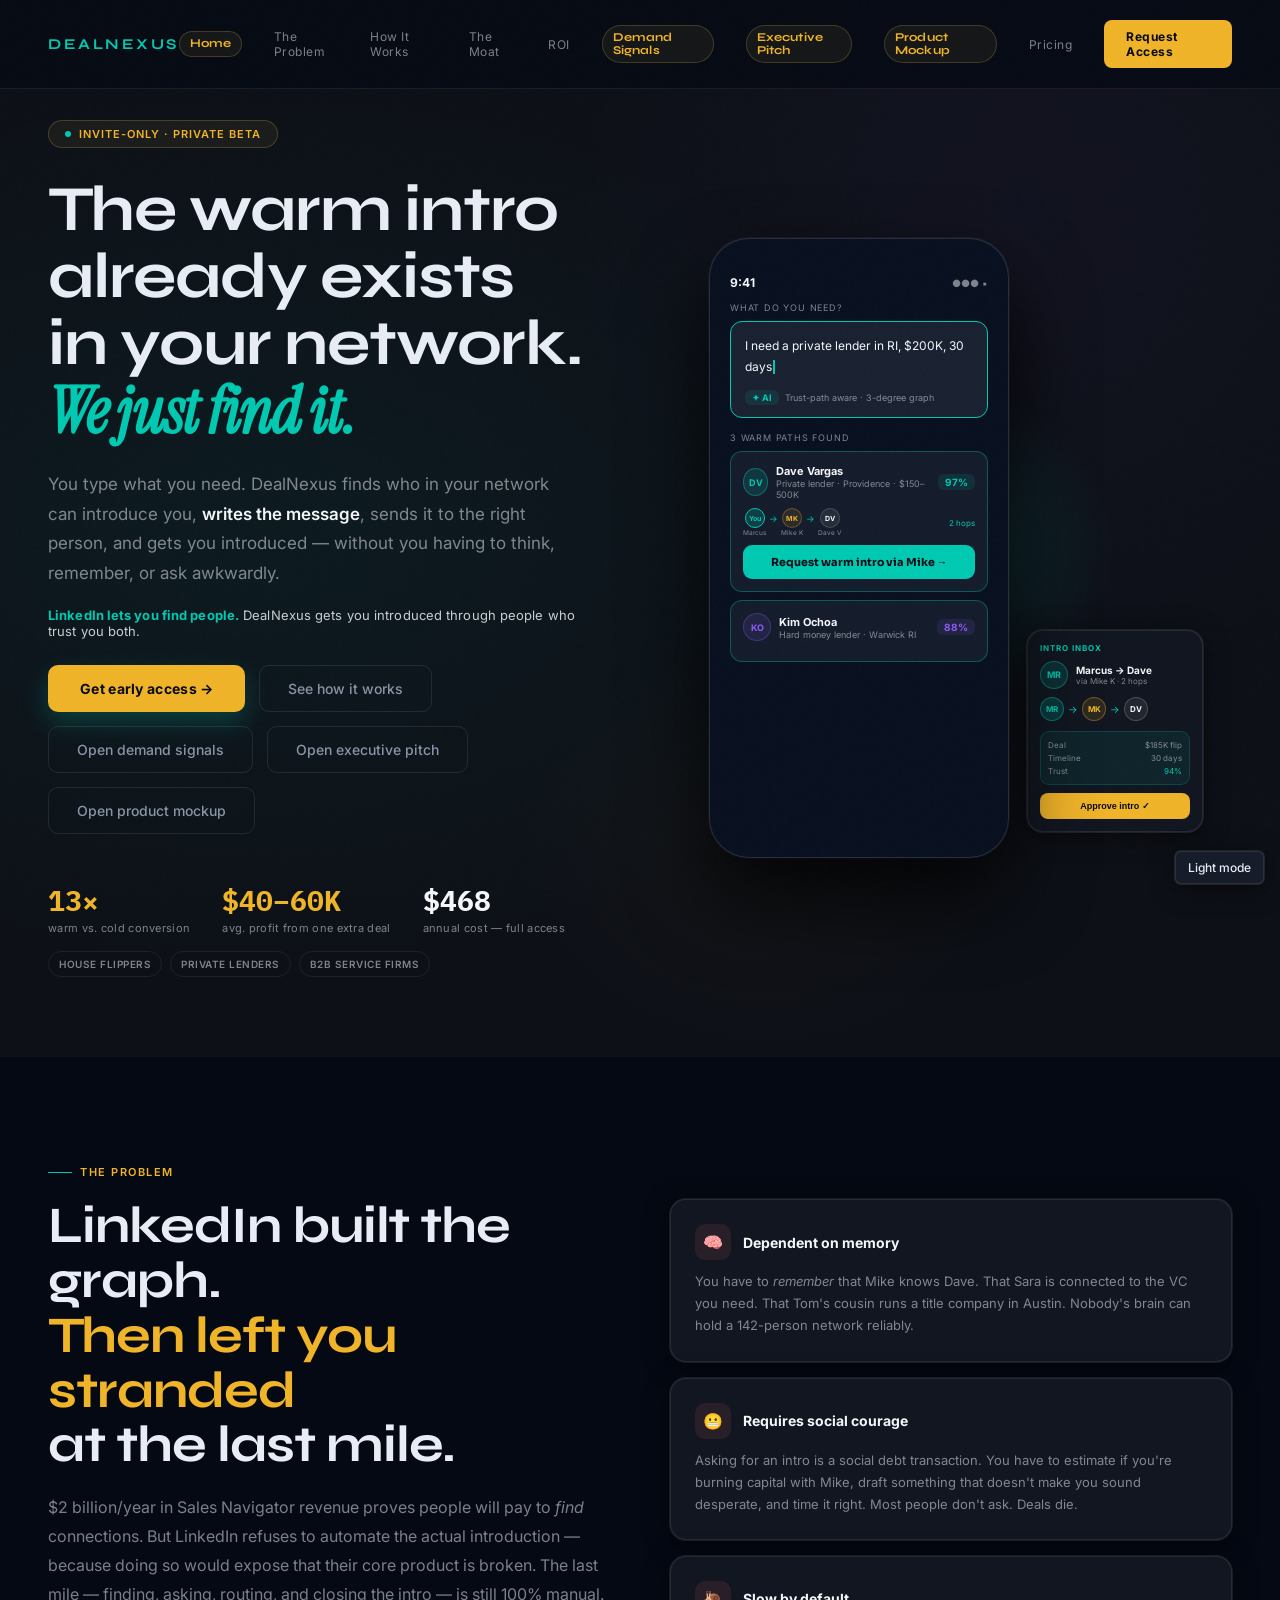
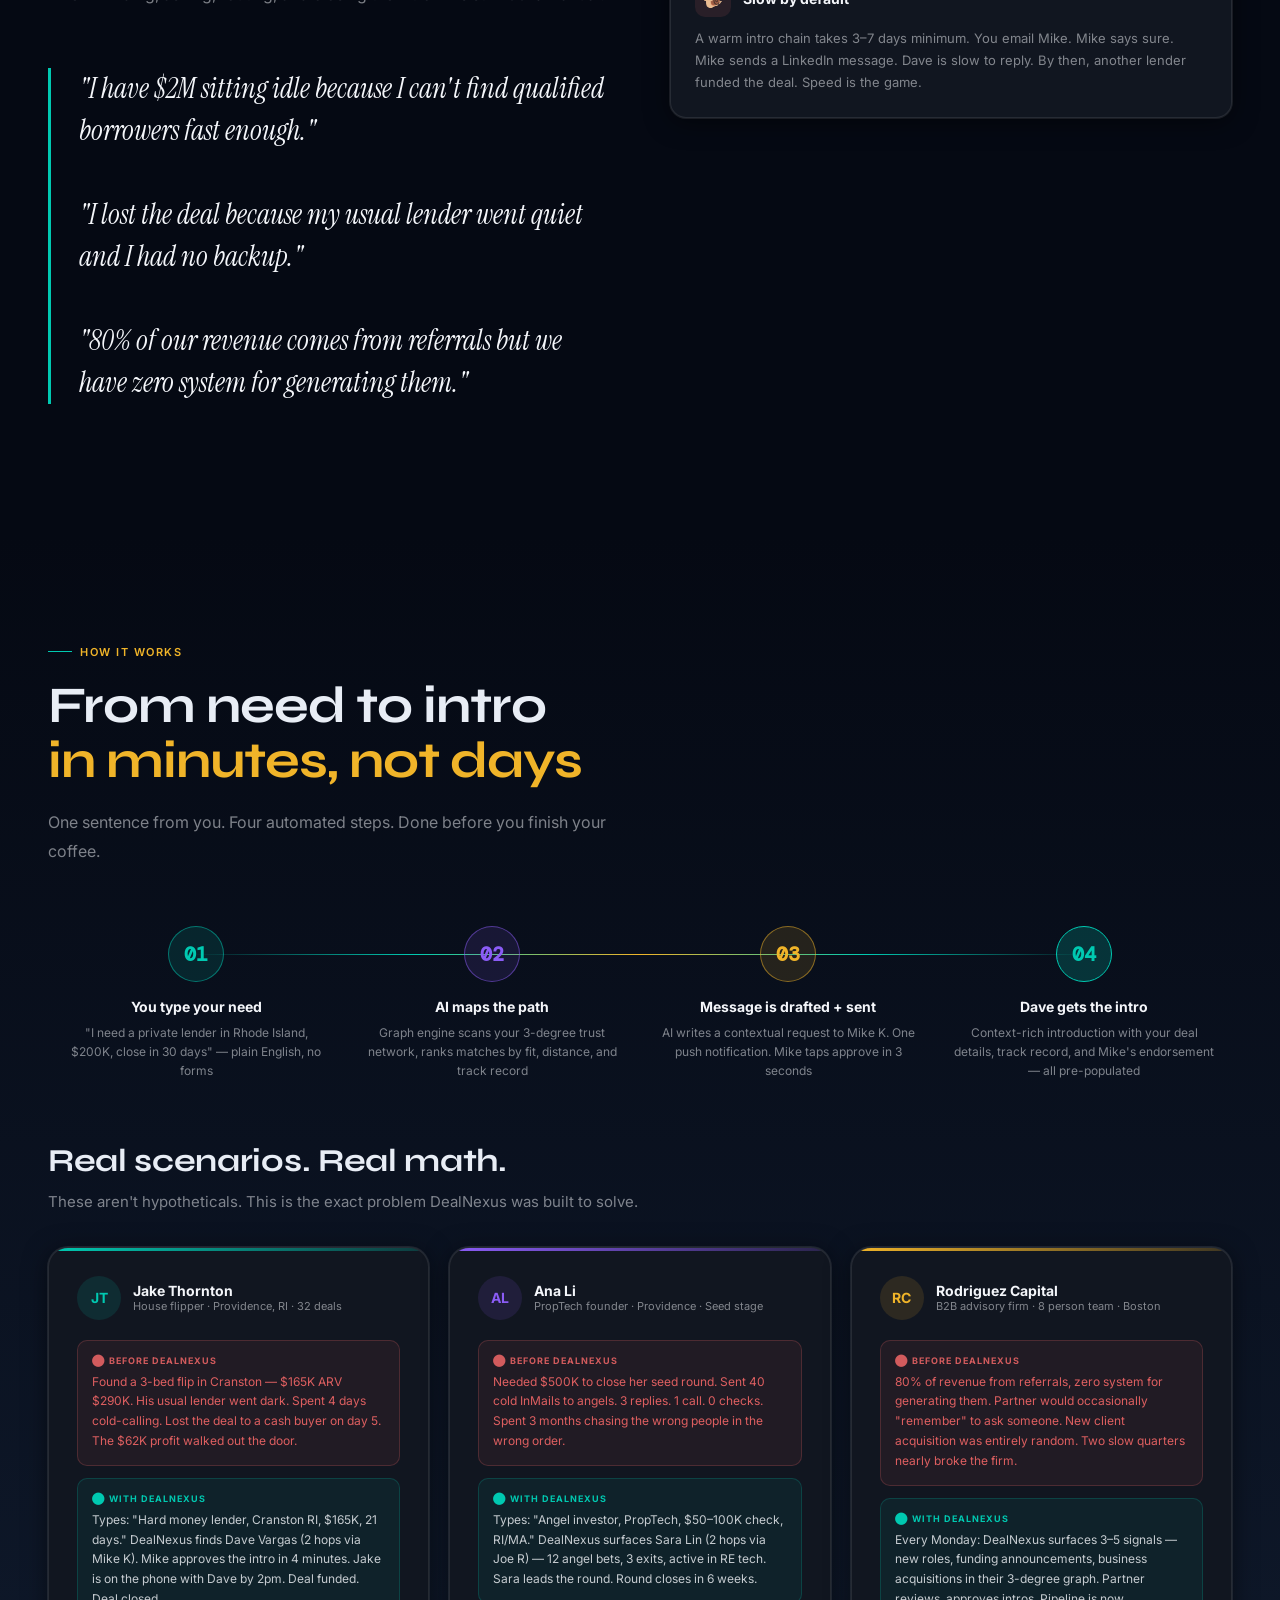
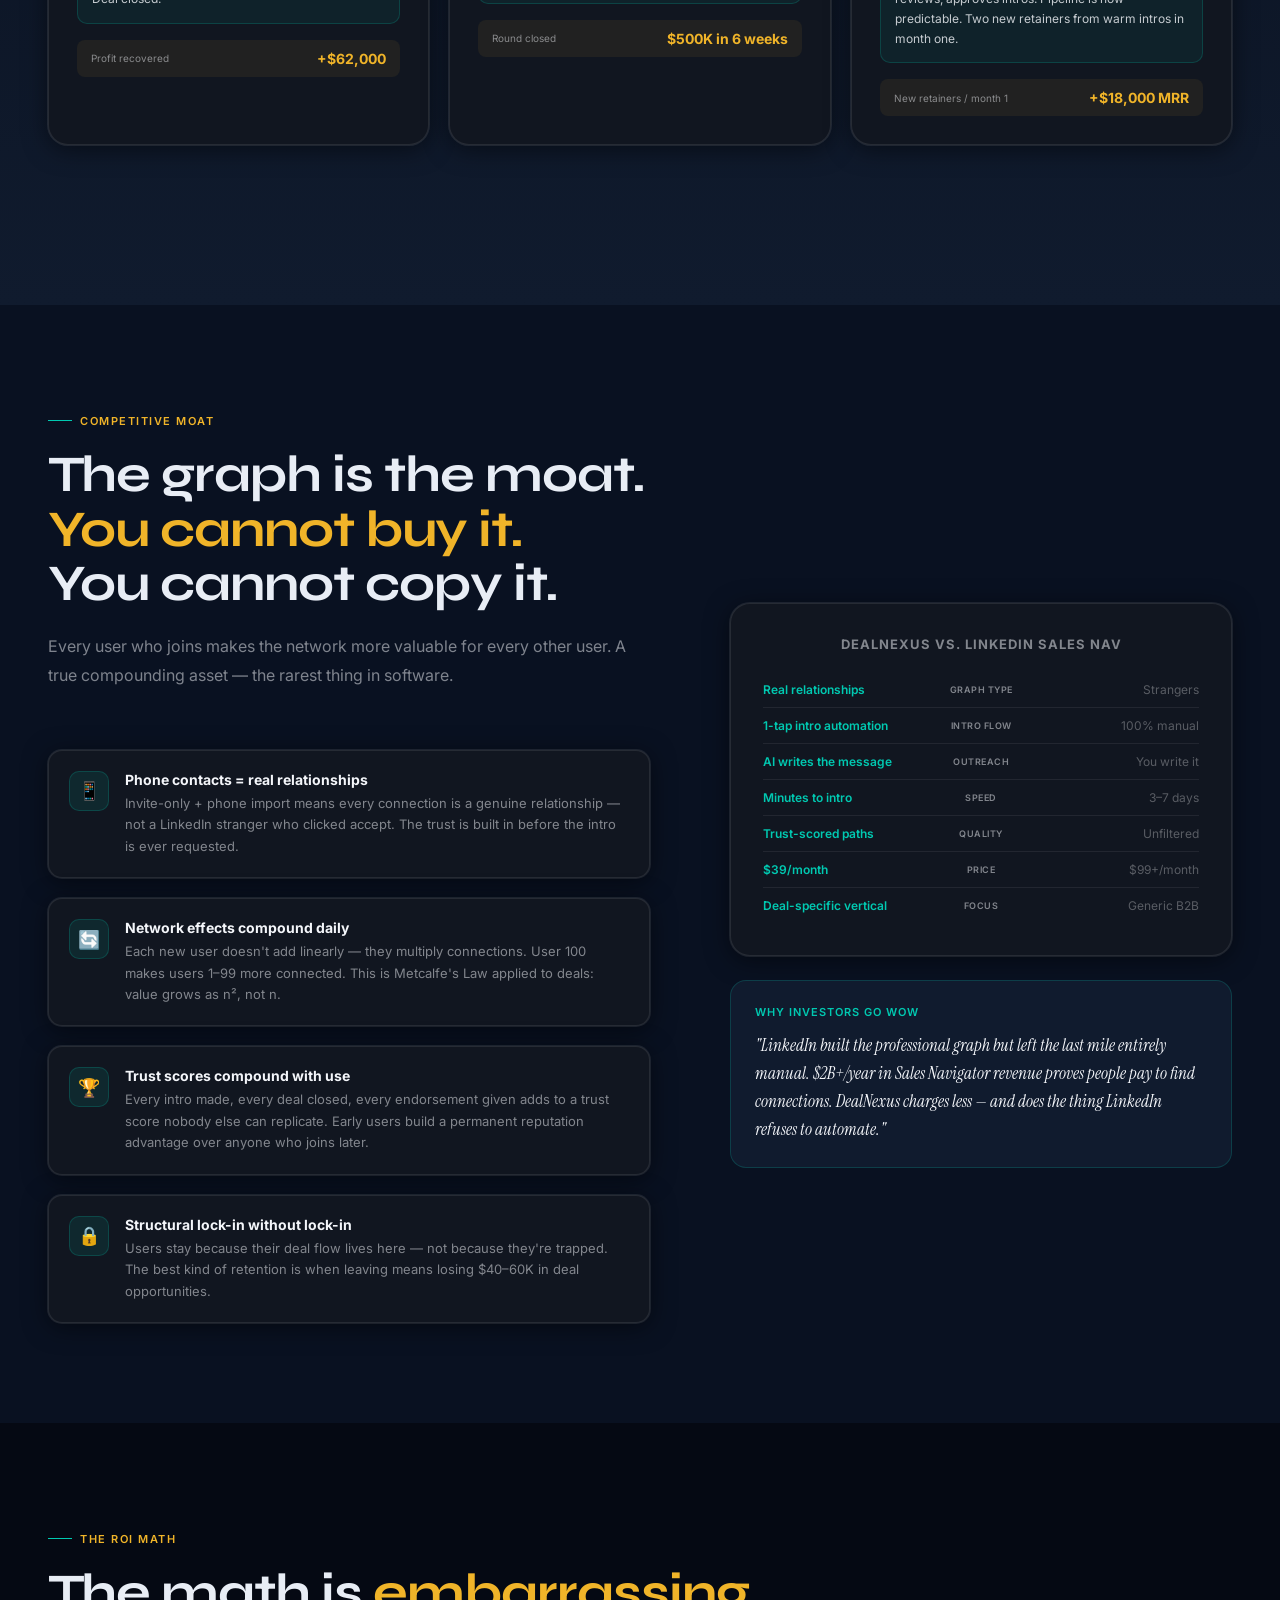
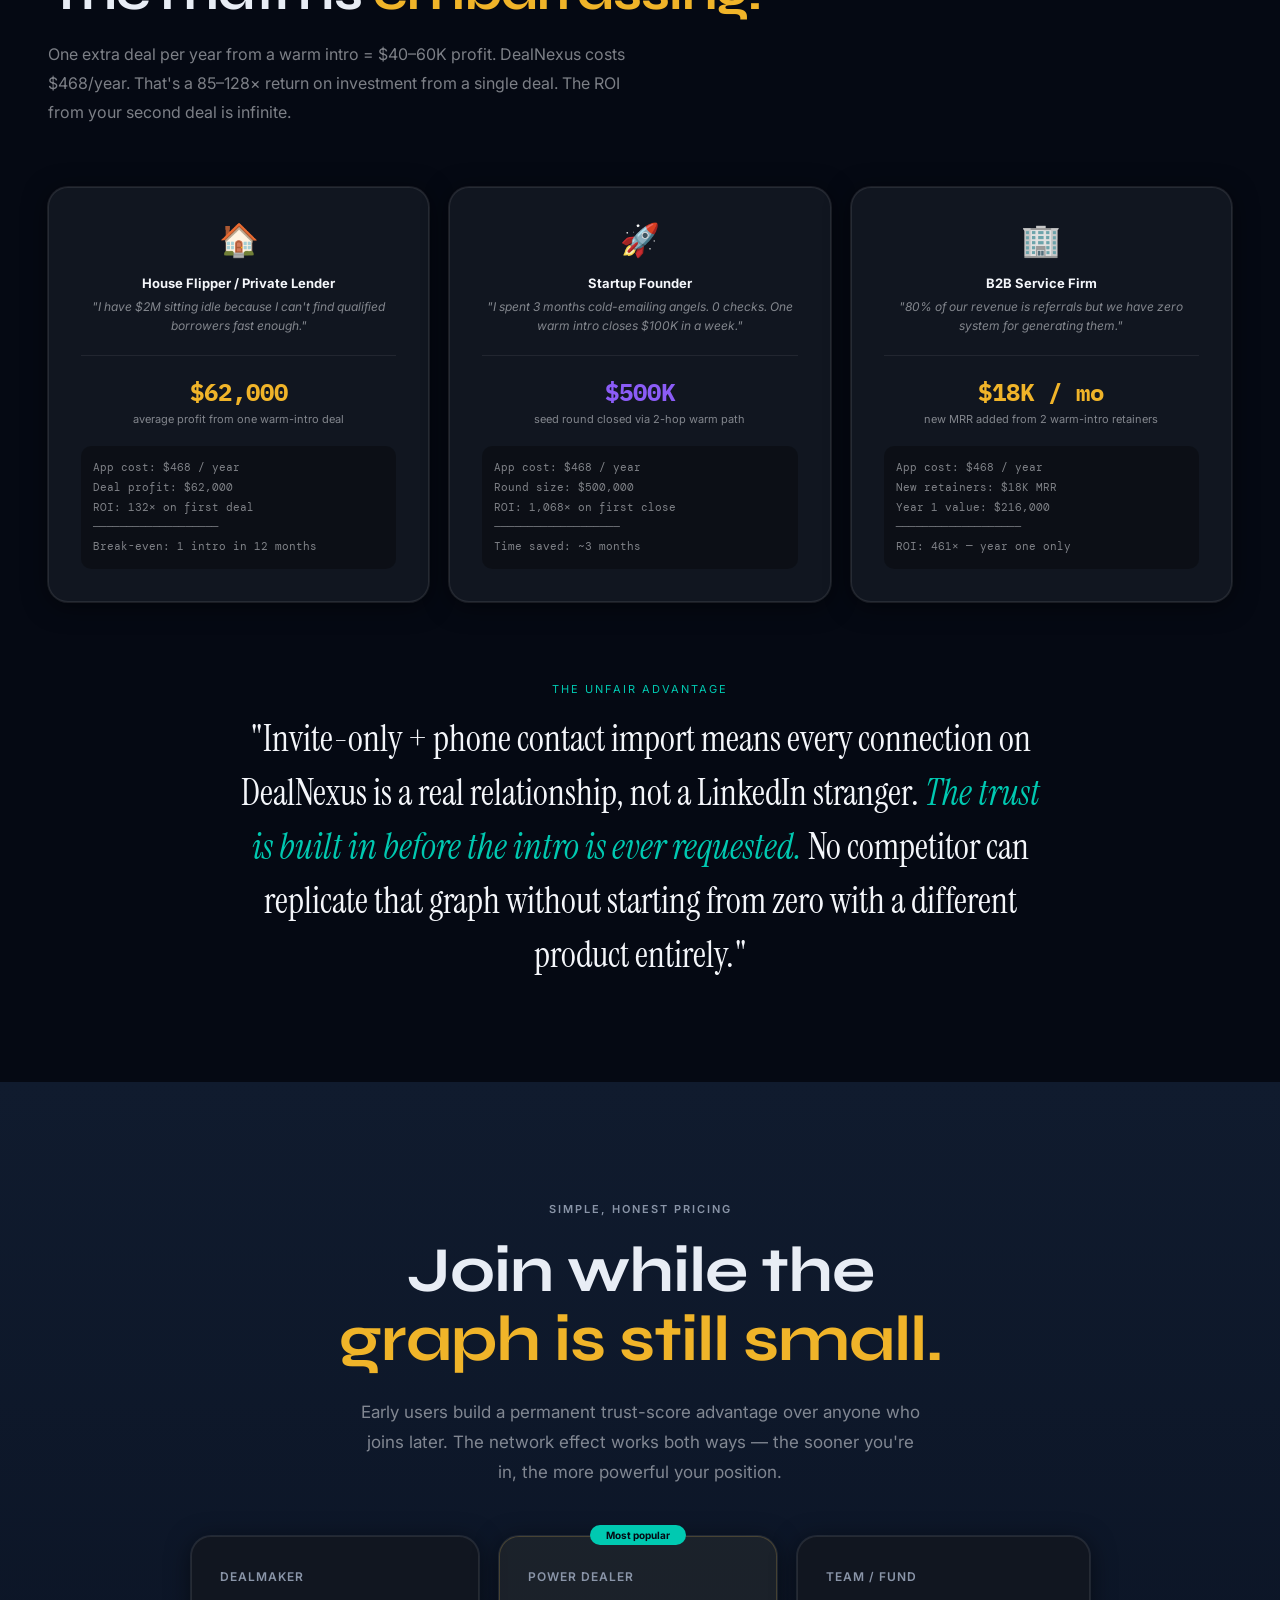
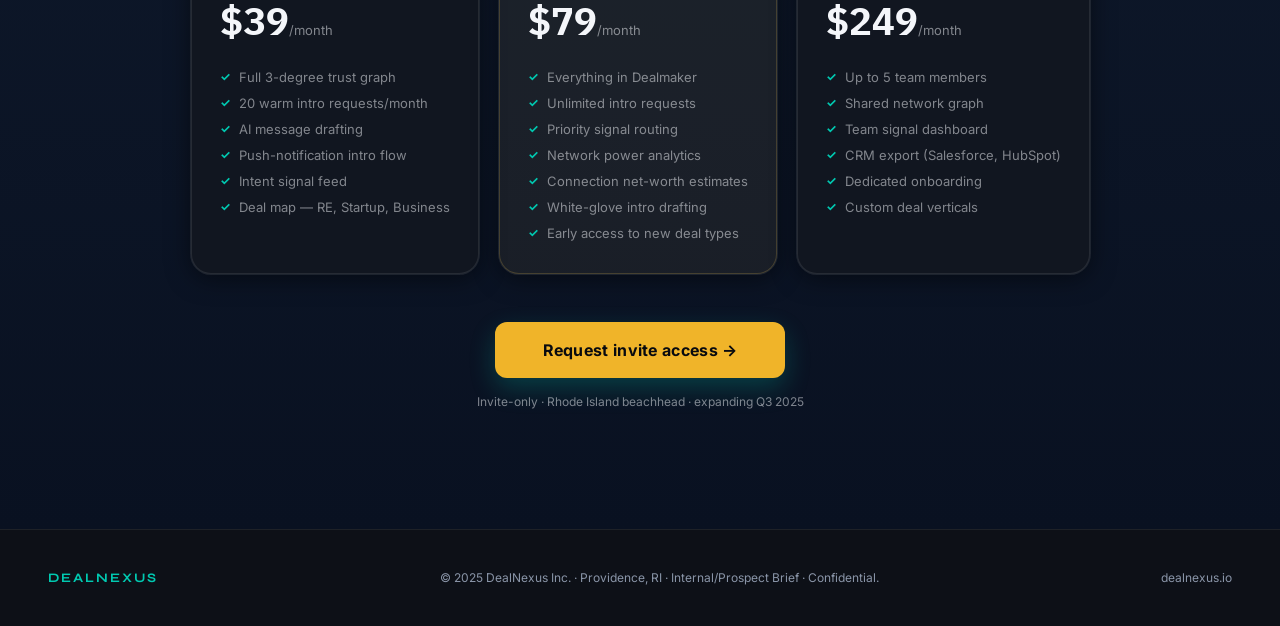
==== production/index.html @ cf281ab1 "Clean push" ====
<!DOCTYPE html>
<html lang="en">
<head>
<meta charset="UTF-8">
<meta name="viewport" content="width=device-width, initial-scale=1.0">
<meta name="robots" content="noindex, nofollow, noarchive, nosnippet, noimageindex">
<meta name="googlebot" content="noindex, nofollow, noarchive, nosnippet, noimageindex">
<title>DealNexus — The Warm Intro Operating System</title>
<link rel="preconnect" href="https://fonts.googleapis.com">
<link href="https://fonts.googleapis.com/css2?family=Instrument+Serif:ital@0;1&family=Sora:wght@300;400;500;600;700;800&family=DM+Mono:wght@400;500&display=swap" rel="stylesheet">
<link rel="stylesheet" href="assets/aurum-design-system.css">
<style>
*{margin:0;padding:0;box-sizing:border-box;}
:root{
  --navy:#050913;
  --navy2:#091121;
  --navy3:#101b2e;
  --navy4:#1a2a42;
  --teal:#00C9B1;
  --teal2:#00a896;
  --gold:#F0B429;
  --purple:#8B5CF6;
  --coral:#FF6B6B;
  --white:#F4F6FA;
  --muted:rgba(244,246,250,0.5);
  --muted2:rgba(244,246,250,0.25);
  --border:rgba(255,255,255,0.07);
  --serif:'Instrument Serif',serif;
  --sans:'Sora',sans-serif;
  --mono:'DM Mono',monospace;
}
html{scroll-behavior:smooth;}
body{background:var(--navy);color:var(--white);font-family:var(--sans);overflow-x:hidden;}

/* ─── UTILITIES ─── */
.teal{color:var(--teal);}
.gold{color:var(--gold);}
.purple{color:var(--purple);}
.muted{color:var(--muted);}
.mono{font-family:var(--mono);}
.serif{font-family:var(--serif);}

/* ─── GRAIN OVERLAY ─── */
body::before{
  content:'';position:fixed;inset:0;
  background-image:url("data:image/svg+xml,%3Csvg viewBox='0 0 256 256' xmlns='http://www.w3.org/2000/svg'%3E%3Cfilter id='n'%3E%3CfeTurbulence type='fractalNoise' baseFrequency='0.9' numOctaves='4' stitchTiles='stitch'/%3E%3C/filter%3E%3Crect width='100%25' height='100%25' filter='url(%23n)' opacity='0.04'/%3E%3C/svg%3E");
  pointer-events:none;z-index:1000;opacity:0.35;
}

/* ─── NAV ─── */
nav{
  position:fixed;top:0;left:0;right:0;z-index:900;
  display:flex;align-items:center;justify-content:space-between;
  padding:20px 48px;
  background:rgba(6,11,20,0.85);
  backdrop-filter:blur(20px);
  border-bottom:1px solid var(--border);
}
.nav-logo{font-family:var(--sans);font-size:15px;font-weight:700;letter-spacing:2.5px;text-transform:uppercase;color:var(--teal);}
.nav-links{display:flex;gap:32px;align-items:center;}
.nav-links a{font-size:12px;color:var(--muted);text-decoration:none;letter-spacing:0.5px;transition:color 0.2s;}
.nav-links a:hover{color:var(--white);}
.nav-links a.nav-feature{
  color:var(--gold);
  background:rgba(255,255,255,0.02);
  border:1px solid rgba(201,168,76,0.35);
  border-radius:999px;
  padding:5px 10px;
  font-weight:700;
  font-family:'Syne',sans-serif;
  font-size:12px;
  letter-spacing:0.01em;
  line-height:1.1;
}
.nav-links a.nav-feature:hover{
  color:var(--gold-bright);
  border-color:rgba(201,168,76,0.6);
  background:rgba(201,168,76,0.1);
}
.nav-cta{background:var(--teal);color:var(--navy);padding:9px 22px;border-radius:8px;font-size:12px;font-weight:700;text-decoration:none;letter-spacing:0.5px;transition:all 0.2s;}
.nav-cta:hover{background:#00e5c9;transform:translateY(-1px);}

/* ─── HERO ─── */
.hero{
  min-height:100vh;display:flex;align-items:center;
  padding:120px 48px 80px;
  position:relative;overflow:hidden;
}
.hero-bg{
  position:absolute;inset:0;
  background:radial-gradient(ellipse 80% 60% at 20% 50%, rgba(0,201,177,0.06) 0%, transparent 70%),
             radial-gradient(ellipse 60% 80% at 80% 20%, rgba(139,92,246,0.04) 0%, transparent 60%),
             radial-gradient(ellipse 40% 40% at 60% 80%, rgba(240,180,41,0.03) 0%, transparent 50%);
  animation:hero-drift 14s ease-in-out infinite alternate;
}
@keyframes hero-drift{
  from{transform:translate3d(0,0,0) scale(1);}
  to{transform:translate3d(-18px,10px,0) scale(1.04);}
}
.hero-grid{
  display:grid;grid-template-columns:1fr 1fr;gap:80px;align-items:center;
  max-width:1280px;margin:0 auto;width:100%;position:relative;z-index:2;
}
.hero-label{
  display:inline-flex;align-items:center;gap:8px;
  background:rgba(0,201,177,0.08);border:1px solid rgba(0,201,177,0.25);
  border-radius:20px;padding:6px 16px;margin-bottom:28px;
  font-size:11px;font-weight:600;color:var(--teal);letter-spacing:1px;text-transform:uppercase;
}
.hero-label-dot{width:6px;height:6px;border-radius:50%;background:var(--teal);animation:pulse-dot 2s infinite;}
@keyframes pulse-dot{0%,100%{opacity:1;transform:scale(1)}50%{opacity:0.5;transform:scale(0.7)}}

.hero-h1{
  font-family:var(--sans);font-size:clamp(42px,5vw,68px);
  font-weight:700;line-height:1.05;letter-spacing:-1.2px;margin-bottom:24px;
}
.hero-h1 em{color:var(--teal);font-style:italic;font-family:var(--serif);}
.hero-sub{
  font-size:17px;color:var(--muted);line-height:1.75;
  max-width:520px;margin-bottom:40px;
}
.hero-sub strong{color:var(--white);font-weight:600;}
.hero-one-line{
  margin-top:-22px;margin-bottom:26px;
  font-size:13px;color:rgba(244,246,250,0.82);letter-spacing:0.1px;
}
.hero-one-line b{color:var(--teal);}
.hero-actions{display:flex;gap:14px;align-items:center;flex-wrap:wrap;margin-bottom:48px;}
.btn-primary{
  background:var(--teal);color:var(--navy);
  padding:15px 32px;border-radius:10px;
  font-size:14px;font-weight:700;text-decoration:none;letter-spacing:0.3px;
  transition:all 0.25s;display:inline-block;
  box-shadow:0 10px 26px rgba(0,201,177,0.24);
}
.btn-primary:hover{background:#00e5c9;transform:translateY(-2px);box-shadow:0 14px 30px rgba(0,201,177,0.34);}
.btn-ghost{
  border:1px solid rgba(255,255,255,0.2);color:var(--white);
  padding:14px 28px;border-radius:10px;
  font-size:14px;font-weight:500;text-decoration:none;
  transition:all 0.25s;display:inline-block;
}
.btn-ghost:hover{border-color:rgba(255,255,255,0.5);background:rgba(255,255,255,0.04);}

.hero-stats{display:flex;gap:32px;flex-wrap:wrap;}
.hero-stat .num{font-size:28px;font-weight:700;color:var(--white);font-family:var(--mono);}
.hero-stat .lbl{font-size:11px;color:var(--muted);margin-top:2px;letter-spacing:0.3px;}
.hero-fit{
  margin-top:16px;display:flex;gap:8px;flex-wrap:wrap;
}
.hero-fit-pill{
  padding:6px 10px;border-radius:999px;border:1px solid var(--border);
  font-size:10px;font-weight:600;letter-spacing:0.5px;text-transform:uppercase;
  color:var(--muted);
}

/* Phone mockup */
.phone-wrap{display:flex;justify-content:center;align-items:center;position:relative;}
.hero-device-stack{position:relative;display:flex;align-items:center;justify-content:center;gap:18px;}
.phone-glow{
  position:absolute;width:320px;height:320px;border-radius:50%;
  background:radial-gradient(circle, rgba(0,201,177,0.15) 0%, transparent 70%);
  top:50%;left:50%;transform:translate(-50%,-50%);
  animation:glow-pulse 4s ease-in-out infinite;
}
@keyframes glow-pulse{0%,100%{opacity:0.6;transform:translate(-50%,-50%) scale(1)}50%{opacity:1;transform:translate(-50%,-50%) scale(1.1)}}
.phone{
  width:300px;height:620px;background:var(--navy2);border-radius:40px;
  border:1.5px solid rgba(255,255,255,0.12);overflow:hidden;
  position:relative;z-index:2;
  box-shadow:0 40px 80px rgba(0,0,0,0.8),0 0 0 1px rgba(255,255,255,0.05);
  animation:device-float 5s ease-in-out infinite;
}
@keyframes device-float{0%,100%{transform:translateY(0)}50%{transform:translateY(-6px)}}
.phone-notch{
  position:absolute;top:0;left:50%;transform:translateX(-50%);
  width:90px;height:26px;background:var(--navy2);
  border-radius:0 0 12px 12px;z-index:10;
}
.phone-screen{padding:36px 20px 16px;height:100%;overflow:hidden;}

/* Phone screen content */
.p-status{display:flex;justify-content:space-between;align-items:center;margin-bottom:12px;}
.p-time{font-size:12px;font-weight:700;color:var(--white);}
.p-search{
  background:rgba(255,255,255,0.07);border:1px solid var(--teal);
  border-radius:12px;padding:12px 14px;margin-bottom:14px;
}
.p-search-text{font-size:12px;color:var(--white);line-height:1.5;}
.cursor{display:inline-block;width:2px;height:13px;background:var(--teal);margin-left:1px;animation:blink 1s infinite;vertical-align:middle;}
@keyframes blink{0%,100%{opacity:1}50%{opacity:0}}
.p-ai-badge{
  display:inline-flex;align-items:center;gap:4px;margin-top:6px;
  background:rgba(0,201,177,0.1);border-radius:6px;padding:2px 7px;
  font-size:9px;color:var(--teal);font-weight:700;
}
.p-result{
  background:rgba(255,255,255,0.05);border:1px solid rgba(0,201,177,0.35);
  border-radius:12px;padding:12px;margin-bottom:8px;
  animation:slideUp 0.4s ease both;
}
.p-result:nth-child(2){animation-delay:0.1s;border-color:rgba(255,255,255,0.07);}
.p-result:nth-child(3){animation-delay:0.2s;border-color:rgba(255,255,255,0.07);}
@keyframes slideUp{from{opacity:0;transform:translateY(10px)}to{opacity:1;transform:translateY(0)}}
.p-result-top{display:flex;align-items:center;gap:8px;margin-bottom:8px;}
.p-av{width:28px;height:28px;border-radius:50%;display:flex;align-items:center;justify-content:center;font-size:9px;font-weight:700;}
.p-rname{font-size:11px;font-weight:700;color:var(--white);}
.p-rsub{font-size:9px;color:var(--muted);}
.p-match{margin-left:auto;font-size:10px;font-weight:700;color:var(--teal);background:rgba(0,201,177,0.1);padding:2px 7px;border-radius:6px;}
.p-path{display:flex;align-items:center;gap:3px;}
.p-pnode{display:flex;flex-direction:column;align-items:center;}
.p-pav{width:20px;height:20px;border-radius:50%;display:flex;align-items:center;justify-content:center;font-size:7px;font-weight:700;}
.p-pname{font-size:6.5px;color:var(--muted);margin-top:1px;}
.p-parr{color:var(--teal);font-size:9px;margin-bottom:8px;}
.p-intro-btn{
  width:100%;background:var(--teal);color:var(--navy);
  border:none;border-radius:9px;padding:10px;
  font-size:11px;font-weight:700;cursor:pointer;margin-top:8px;
  font-family:var(--sans);
}
.p-label{font-size:9px;color:var(--muted);letter-spacing:0.8px;text-transform:uppercase;margin-bottom:8px;}

/* Side intro panel in hero */
.intro-side{
  width:176px;background:var(--navy3);border:1px solid var(--border);
  border-radius:16px;padding:12px;box-shadow:0 20px 40px rgba(0,0,0,0.45);
  align-self:flex-end;margin-bottom:26px;opacity:0;transform:translateY(8px);
  animation:panelIn 0.7s ease 1.2s forwards;
}
@keyframes panelIn{to{opacity:1;transform:translateY(0)}}
.intro-side-label{
  font-size:8px;letter-spacing:1px;text-transform:uppercase;
  color:var(--teal);font-weight:700;margin-bottom:8px;
}
.intro-side-head{display:flex;align-items:center;gap:8px;margin-bottom:8px;}
.intro-side-av{
  width:28px;height:28px;border-radius:50%;display:flex;align-items:center;justify-content:center;
  font-size:9px;font-weight:700;background:rgba(0,201,177,0.14);border:1px solid rgba(0,201,177,0.4);color:var(--teal);
}
.intro-side-name{font-size:10px;color:var(--white);font-weight:700;}
.intro-side-sub{font-size:8px;color:var(--muted);}
.intro-path{display:flex;align-items:center;gap:4px;margin-bottom:10px;}
.intro-pill{
  width:24px;height:24px;border-radius:50%;display:flex;align-items:center;justify-content:center;
  font-size:8px;font-weight:700;
}
.intro-arrow{font-size:10px;color:var(--teal);}
.intro-meta{
  background:rgba(0,201,177,0.08);border:1px solid rgba(0,201,177,0.2);
  border-radius:9px;padding:7px;margin-bottom:8px;
}
.intro-meta-row{display:flex;justify-content:space-between;font-size:8px;color:var(--muted);line-height:1.6;}
.intro-status{
  width:100%;border:1px solid rgba(0,201,177,0.35);background:rgba(0,201,177,0.14);
  color:var(--teal);border-radius:8px;padding:7px 8px;
  font-size:9px;font-weight:700;text-align:center;
}

/* ─── SECTION LAYOUT ─── */
section{padding:100px 48px;position:relative;}
.section-inner{max-width:1280px;margin:0 auto;}
.section-label{
  display:inline-flex;align-items:center;gap:8px;
  font-size:11px;font-weight:600;color:var(--teal);
  letter-spacing:1.5px;text-transform:uppercase;margin-bottom:20px;
}
.section-label::before{content:'';width:24px;height:1px;background:var(--teal);}
.section-h2{
  font-family:var(--sans);font-size:clamp(36px,4vw,54px);
  line-height:1.07;letter-spacing:-1px;margin-bottom:20px;
  font-weight:700;
}
.section-sub{font-size:16px;color:var(--muted);line-height:1.8;max-width:600px;margin-bottom:60px;}

/* ─── THE PROBLEM ─── */
.problem-section{background:var(--navy);}
.problem-grid{display:grid;grid-template-columns:1fr 1fr;gap:60px;align-items:start;}
.problem-quote{
  font-family:var(--serif);font-size:28px;line-height:1.5;
  color:var(--white);border-left:3px solid var(--teal);
  padding-left:28px;margin-bottom:32px;
  font-style:italic;
}
.problem-cards{display:flex;flex-direction:column;gap:16px;}
.problem-card{
  background:var(--navy3);border:1px solid var(--border);
  border-radius:16px;padding:24px;
  transition:border-color 0.3s,transform 0.3s;
  cursor:default;
}
.problem-card:hover{border-color:rgba(255,107,107,0.4);transform:translateX(4px);}
.problem-card-head{display:flex;align-items:center;gap:12px;margin-bottom:10px;}
.problem-icon{width:36px;height:36px;border-radius:10px;display:flex;align-items:center;justify-content:center;font-size:16px;flex-shrink:0;}
.problem-card-title{font-size:14px;font-weight:700;color:var(--white);}
.problem-card-text{font-size:13px;color:var(--muted);line-height:1.7;}

/* ─── THE WOW MOMENT (DEMO) ─── */
.wow-section{background:linear-gradient(180deg, var(--navy) 0%, var(--navy3) 100%);}
.wow-flow{
  display:grid;grid-template-columns:repeat(4,1fr);gap:0;
  position:relative;margin-bottom:60px;
}
.wow-flow::before{
  content:'';position:absolute;top:28px;left:12%;right:12%;height:1px;
  background:linear-gradient(90deg, transparent, var(--teal), var(--gold), var(--teal), transparent);
  z-index:0;
}
.wow-step{position:relative;z-index:1;text-align:center;padding:0 16px;}
.wow-num{
  width:56px;height:56px;border-radius:50%;
  display:flex;align-items:center;justify-content:center;
  font-size:20px;font-weight:700;margin:0 auto 16px;
  font-family:var(--mono);border:1.5px solid;
  transition:all 0.3s;
}
.wow-step:nth-child(1) .wow-num{background:rgba(0,201,177,0.12);border-color:rgba(0,201,177,0.5);color:var(--teal);}
.wow-step:nth-child(2) .wow-num{background:rgba(139,92,246,0.12);border-color:rgba(139,92,246,0.5);color:var(--purple);}
.wow-step:nth-child(3) .wow-num{background:rgba(240,180,41,0.12);border-color:rgba(240,180,41,0.5);color:var(--gold);}
.wow-step:nth-child(4) .wow-num{background:rgba(0,201,177,0.2);border-color:var(--teal);color:var(--teal);}
.wow-step-title{font-size:14px;font-weight:700;color:var(--white);margin-bottom:8px;}
.wow-step-sub{font-size:12px;color:var(--muted);line-height:1.6;}

/* Real example stories */
.stories-grid{display:grid;grid-template-columns:repeat(3,1fr);gap:20px;margin-bottom:60px;}
.story-card{
  background:var(--navy2);border:1px solid var(--border);border-radius:20px;
  padding:28px;transition:all 0.3s;position:relative;overflow:hidden;
}
.story-card::before{
  content:'';position:absolute;top:0;left:0;right:0;height:3px;
}
.story-card.re::before{background:linear-gradient(90deg,var(--teal),rgba(0,201,177,0.2));}
.story-card.startup::before{background:linear-gradient(90deg,var(--purple),rgba(139,92,246,0.2));}
.story-card.b2b::before{background:linear-gradient(90deg,var(--gold),rgba(240,180,41,0.2));}
.story-card:hover{transform:translateY(-4px);border-color:rgba(255,255,255,0.15);}
.story-persona{
  display:flex;align-items:center;gap:12px;margin-bottom:20px;
}
.story-av{
  width:44px;height:44px;border-radius:50%;display:flex;align-items:center;
  justify-content:center;font-size:14px;font-weight:700;flex-shrink:0;
}
.story-persona-name{font-size:14px;font-weight:700;color:var(--white);}
.story-persona-role{font-size:11px;color:var(--muted);}
.story-before{
  background:rgba(255,107,107,0.07);border:1px solid rgba(255,107,107,0.2);
  border-radius:10px;padding:14px;margin-bottom:12px;
}
.story-after{
  background:rgba(0,201,177,0.07);border:1px solid rgba(0,201,177,0.2);
  border-radius:10px;padding:14px;margin-bottom:16px;
}
.story-label{font-size:9px;font-weight:700;letter-spacing:1px;text-transform:uppercase;margin-bottom:6px;}
.story-label.red{color:rgba(255,107,107,0.8);}
.story-label.green{color:var(--teal);}
.story-text{font-size:12px;line-height:1.65;}
.story-text.red-t{color:rgba(255,107,107,0.85);}
.story-text.green-t{color:rgba(244,246,250,0.75);}
.story-roi{
  display:flex;justify-content:space-between;align-items:center;
  background:rgba(240,180,41,0.07);border-radius:8px;padding:10px 14px;
}
.story-roi-label{font-size:10px;color:var(--muted);}
.story-roi-val{font-size:14px;font-weight:700;color:var(--gold);}

/* ─── THE MOAT ─── */
.moat-section{background:var(--navy2);}
.moat-grid{display:grid;grid-template-columns:1.2fr 1fr;gap:80px;align-items:center;}
.moat-points{display:flex;flex-direction:column;gap:20px;}
.moat-point{
  display:flex;gap:16px;align-items:flex-start;
  padding:20px;border-radius:14px;border:1px solid var(--border);
  background:var(--navy3);transition:all 0.3s;
}
.moat-point:hover{border-color:rgba(0,201,177,0.3);background:rgba(0,201,177,0.03);}
.moat-icon{width:40px;height:40px;border-radius:10px;background:rgba(0,201,177,0.1);border:1px solid rgba(0,201,177,0.2);display:flex;align-items:center;justify-content:center;font-size:18px;flex-shrink:0;}
.moat-title{font-size:14px;font-weight:700;color:var(--white);margin-bottom:5px;}
.moat-text{font-size:13px;color:var(--muted);line-height:1.65;}

/* Vs LinkedIn box */
.vs-box{
  background:var(--navy3);border:1px solid var(--border);border-radius:20px;padding:32px;
}
.vs-title{font-size:13px;font-weight:700;color:var(--muted);text-transform:uppercase;letter-spacing:1px;margin-bottom:20px;text-align:center;}
.vs-row{
  display:grid;grid-template-columns:1fr auto 1fr;gap:12px;align-items:center;
  padding:10px 0;border-bottom:1px solid var(--border);
}
.vs-row:last-child{border-bottom:none;}
.vs-wp{font-size:12px;font-weight:600;color:var(--teal);text-align:left;}
.vs-li{font-size:12px;color:rgba(255,255,255,0.3);text-align:right;}
.vs-metric{font-size:9px;font-weight:600;color:var(--muted);letter-spacing:0.5px;text-align:center;text-transform:uppercase;}

/* ─── ROI SECTION ─── */
.roi-section{background:var(--navy);}
.roi-grid{display:grid;grid-template-columns:repeat(3,1fr);gap:20px;margin-bottom:60px;}
.roi-card{
  border-radius:20px;padding:32px;border:1px solid var(--border);
  text-align:center;transition:all 0.3s;
}
.roi-card:hover{transform:translateY(-4px);}
.roi-card.re{background:linear-gradient(145deg,rgba(0,201,177,0.08),var(--navy3));}
.roi-card.flip{background:linear-gradient(145deg,rgba(139,92,246,0.08),var(--navy3));}
.roi-card.b2b{background:linear-gradient(145deg,rgba(240,180,41,0.08),var(--navy3));}
.roi-emoji{font-size:32px;margin-bottom:16px;display:block;}
.roi-persona{font-size:13px;font-weight:700;color:var(--white);margin-bottom:6px;}
.roi-pain{font-size:12px;color:var(--muted);margin-bottom:20px;line-height:1.6;font-style:italic;}
.roi-divider{height:1px;background:var(--border);margin-bottom:20px;}
.roi-result{font-size:24px;font-weight:700;margin-bottom:4px;}
.roi-result-sub{font-size:11px;color:var(--muted);}
.roi-math{
  margin-top:20px;background:rgba(0,0,0,0.3);border-radius:10px;
  padding:12px;font-family:var(--mono);font-size:11px;color:var(--muted);
  text-align:left;line-height:1.8;
}

/* ─── PRICING / CTA ─── */
.cta-section{
  background:linear-gradient(180deg,var(--navy3),var(--navy2));
  text-align:center;padding:120px 48px;
}
.cta-eyebrow{
  font-size:11px;font-weight:600;color:var(--teal);letter-spacing:2px;
  text-transform:uppercase;margin-bottom:20px;
}
.cta-h2{
  font-family:var(--sans);font-size:clamp(40px,5vw,64px);
  line-height:1.08;margin-bottom:24px;font-weight:700;letter-spacing:-1px;
}
.cta-sub{font-size:17px;color:var(--muted);max-width:560px;margin:0 auto 48px;line-height:1.75;}
.price-cards{display:flex;gap:20px;justify-content:center;flex-wrap:wrap;margin-bottom:48px;}
.price-card{
  background:var(--navy3);border:1px solid var(--border);border-radius:20px;
  padding:32px 28px;min-width:260px;text-align:left;position:relative;
  transition:transform 0.25s,border-color 0.25s,background 0.25s;
}
.price-card.featured{border-color:var(--teal);background:rgba(0,201,177,0.04);}
.price-card:hover{transform:translateY(-4px);border-color:rgba(255,255,255,0.22);}
.price-badge{
  position:absolute;top:-12px;left:50%;transform:translateX(-50%);
  background:var(--teal);color:var(--navy);font-size:10px;font-weight:700;
  padding:4px 16px;border-radius:20px;white-space:nowrap;
}
.price-name{font-size:12px;font-weight:600;color:var(--muted);letter-spacing:1px;text-transform:uppercase;margin-bottom:12px;}
.price-amount{font-size:38px;font-weight:700;color:var(--white);font-family:var(--mono);}
.price-period{font-size:13px;color:var(--muted);}
.price-features{list-style:none;margin-top:24px;display:flex;flex-direction:column;gap:10px;}
.price-features li{font-size:13px;color:var(--muted);display:flex;align-items:center;gap:8px;}
.price-features li::before{content:'✓';color:var(--teal);font-weight:700;font-size:12px;}

/* ─── FOOTER ─── */
footer{
  border-top:1px solid var(--border);padding:40px 48px;
  display:flex;justify-content:space-between;align-items:center;
  flex-wrap:wrap;gap:16px;
}
.footer-logo{font-size:13px;font-weight:700;letter-spacing:2px;text-transform:uppercase;color:var(--teal);}
.footer-text{font-size:12px;color:var(--muted);}

/* ─── ANIMATIONS ─── */
.fade-up{opacity:0;transform:translateY(30px);transition:opacity 0.7s ease,transform 0.7s ease;}
.fade-up.visible{opacity:1;transform:translateY(0);}
.fade-up-delay-1{transition-delay:0.1s;}
.fade-up-delay-2{transition-delay:0.2s;}
.fade-up-delay-3{transition-delay:0.3s;}

/* Typewriter */
#typewriter{display:inline;}
.tw-cursor{display:inline-block;width:2px;height:14px;background:var(--teal);animation:blink 1s infinite;vertical-align:middle;margin-left:1px;}

/* ripple signals on hero phone map */
@keyframes map-ripple{0%{r:6;opacity:0.8}100%{r:22;opacity:0}}
@keyframes map-ripple2{0%{r:6;opacity:0.5}100%{r:30;opacity:0}}
.mr1{animation:map-ripple 2.2s ease-out infinite;}
.mr2{animation:map-ripple2 2.2s ease-out 0.5s infinite;}

/* ─── RESPONSIVE ─── */
@media(max-width:900px){
  nav{padding:16px 24px;}
  .hero{padding:100px 24px 60px;}
  .hero-grid{grid-template-columns:1fr;gap:60px;}
  .phone-wrap{order:-1;}
  .hero-device-stack{display:block;}
  .intro-side{display:none;}
  section{padding:80px 24px;}
  .problem-grid,.moat-grid{grid-template-columns:1fr;}
  .wow-flow{grid-template-columns:1fr 1fr;row-gap:40px;}
  .wow-flow::before{display:none;}
  .stories-grid,.roi-grid{grid-template-columns:1fr;}
  footer{flex-direction:column;text-align:center;}
}
</style>
</head>
<body>

<!-- NAV -->
<nav>
  <span class="nav-logo">DealNexus</span>
  <div class="nav-links">
    <a href="index.html" class="nav-feature">Home</a>
    <a href="#problem">The Problem</a>
    <a href="#how">How It Works</a>
    <a href="#moat">The Moat</a>
    <a href="#roi">ROI</a>
    <a href="demand-signals.html" class="nav-feature">Demand Signals</a>
    <a href="executive-pitch.html" class="nav-feature">Executive Pitch</a>
    <a href="mockups/dealnexus-product-mockup.html" class="nav-feature">Product Mockup</a>
    <a href="#pricing">Pricing</a>
    <a href="#pricing" class="nav-cta">Request Access</a>
  </div>
</nav>

<!-- ═══════════════════════════════════════════════
     HERO
═══════════════════════════════════════════════ -->
<section class="hero">
  <div class="hero-bg"></div>
  <div class="hero-grid">
    <div>
      <div class="hero-label">
        <span class="hero-label-dot"></span>
        Invite-only · Private beta
      </div>
      <h1 class="hero-h1">
        The warm intro<br>
        already exists<br>
        in your network.<br>
        <em>We just find it.</em>
      </h1>
      <p class="hero-sub">
        You type what you need. DealNexus finds who in your network can introduce you,
        <strong>writes the message</strong>, sends it to the right person, and gets you
        introduced — without you having to think, remember, or ask awkwardly.
      </p>
      <p class="hero-one-line"><b>LinkedIn lets you find people.</b> DealNexus gets you introduced through people who trust you both.</p>
      <div class="hero-actions">
        <a href="#pricing" class="btn-primary">Get early access →</a>
        <a href="#how" class="btn-ghost">See how it works</a>
        <a href="demand-signals.html" class="btn-ghost">Open demand signals</a>
        <a href="executive-pitch.html" class="btn-ghost">Open executive pitch</a>
        <a href="mockups/dealnexus-product-mockup.html" class="btn-ghost">Open product mockup</a>
      </div>
      <div class="hero-stats">
        <div class="hero-stat">
          <div class="num teal">13×</div>
          <div class="lbl">warm vs. cold conversion</div>
        </div>
        <div class="hero-stat">
          <div class="num" style="color:var(--gold);">$40–60K</div>
          <div class="lbl">avg. profit from one extra deal</div>
        </div>
        <div class="hero-stat">
          <div class="num">$468</div>
          <div class="lbl">annual cost — full access</div>
        </div>
      </div>
      <div class="hero-fit">
        <span class="hero-fit-pill">House Flippers</span>
        <span class="hero-fit-pill">Private Lenders</span>
        <span class="hero-fit-pill">B2B Service Firms</span>
      </div>
    </div>

    <!-- HERO PHONE -->
    <div class="phone-wrap">
      <div class="hero-device-stack">
        <div class="phone-glow"></div>
        <div class="phone">
          <div class="phone-notch"></div>
          <div class="phone-screen">
          <div class="p-status">
            <span class="p-time">9:41</span>
            <span style="font-size:10px;color:var(--muted);">●●● ▪</span>
          </div>
          <div class="p-label">What do you need?</div>
          <div class="p-search">
            <div class="p-search-text" id="typewriter"></div><span class="tw-cursor"></span>
            <div style="margin-top:8px;"><span class="p-ai-badge">✦ AI</span><span style="font-size:9px;color:var(--muted);margin-left:6px;">Trust-path aware · 3-degree graph</span></div>
          </div>
          <div class="p-label" id="results-label" style="opacity:0;transition:opacity 0.4s;">3 warm paths found</div>
          <div id="result-1" class="p-result" style="opacity:0;transition:opacity 0.4s 0.1s,transform 0.4s 0.1s;transform:translateY(8px);">
            <div class="p-result-top">
              <div class="p-av" style="background:rgba(0,201,177,0.15);border:1px solid rgba(0,201,177,0.4);color:var(--teal);">DV</div>
              <div>
                <div class="p-rname">Dave Vargas</div>
                <div class="p-rsub">Private lender · Providence · $150–500K</div>
              </div>
              <span class="p-match">97%</span>
            </div>
            <div class="p-path">
              <div class="p-pnode"><div class="p-pav" style="background:rgba(0,201,177,0.2);border:1px solid var(--teal);color:var(--teal);">You</div><div class="p-pname">Marcus</div></div>
              <div class="p-parr">→</div>
              <div class="p-pnode"><div class="p-pav" style="background:rgba(240,180,41,0.1);border:1px solid rgba(240,180,41,0.3);color:var(--gold);">MK</div><div class="p-pname">Mike K</div></div>
              <div class="p-parr">→</div>
              <div class="p-pnode"><div class="p-pav" style="background:rgba(255,255,255,0.07);border:1px solid rgba(255,255,255,0.15);color:var(--white);">DV</div><div class="p-pname">Dave V</div></div>
              <span style="margin-left:auto;font-size:8px;color:var(--teal);">2 hops</span>
            </div>
            <button class="p-intro-btn">Request warm intro via Mike →</button>
          </div>
          <div id="result-2" class="p-result" style="opacity:0;transition:opacity 0.4s 0.2s,transform 0.4s 0.2s;transform:translateY(8px);">
            <div class="p-result-top">
              <div class="p-av" style="background:rgba(139,92,246,0.12);border:1px solid rgba(139,92,246,0.3);color:var(--purple);">KO</div>
              <div>
                <div class="p-rname">Kim Ochoa</div>
                <div class="p-rsub">Hard money lender · Warwick RI</div>
              </div>
              <span class="p-match" style="background:rgba(139,92,246,0.12);color:var(--purple);">88%</span>
            </div>
          </div>
        </div>
        </div>
        <div class="intro-side">
          <div class="intro-side-label">Intro inbox</div>
          <div class="intro-side-head">
            <div class="intro-side-av">MR</div>
            <div>
              <div class="intro-side-name">Marcus → Dave</div>
              <div class="intro-side-sub">via Mike K · 2 hops</div>
            </div>
          </div>
          <div class="intro-path">
            <div class="intro-pill" style="background:rgba(0,201,177,0.18);border:1px solid rgba(0,201,177,0.45);color:var(--teal);">MR</div>
            <span class="intro-arrow">→</span>
            <div class="intro-pill" style="background:rgba(240,180,41,0.12);border:1px solid rgba(240,180,41,0.35);color:var(--gold);">MK</div>
            <span class="intro-arrow">→</span>
            <div class="intro-pill" style="background:rgba(255,255,255,0.07);border:1px solid rgba(255,255,255,0.18);color:var(--white);">DV</div>
          </div>
          <div class="intro-meta">
            <div class="intro-meta-row"><span>Deal</span><span>$185K flip</span></div>
            <div class="intro-meta-row"><span>Timeline</span><span>30 days</span></div>
            <div class="intro-meta-row"><span>Trust</span><span style="color:var(--teal);">94%</span></div>
          </div>
          <button class="intro-status" id="intro-status-btn">Approve intro ✓</button>
        </div>
      </div>
    </div>
  </div>
</section>

<!-- ═══════════════════════════════════════════════
     THE PROBLEM
═══════════════════════════════════════════════ -->
<section class="problem-section" id="problem">
  <div class="section-inner">
    <span class="section-label">The problem</span>
    <div class="problem-grid">
      <div>
        <h2 class="section-h2 fade-up">
          LinkedIn built the graph.<br>
          <span class="teal">Then left you stranded</span><br>
          at the last mile.
        </h2>
        <p class="section-sub fade-up fade-up-delay-1">
          $2 billion/year in Sales Navigator revenue proves people will pay to <em>find</em> connections.
          But LinkedIn refuses to automate the actual introduction — because doing so would expose
          that their core product is broken. The last mile — finding, asking, routing, and closing
          the intro — is still 100% manual.
        </p>
        <div class="problem-quote fade-up fade-up-delay-2">
          "I have $2M sitting idle because I can't find qualified borrowers fast enough."
          <br><br>
          "I lost the deal because my usual lender went quiet and I had no backup."
          <br><br>
          "80% of our revenue comes from referrals but we have zero system for generating them."
        </div>
      </div>
      <div class="problem-cards fade-up fade-up-delay-1">
        <div class="problem-card">
          <div class="problem-card-head">
            <div class="problem-icon" style="background:rgba(255,107,107,0.1);">🧠</div>
            <span class="problem-card-title">Dependent on memory</span>
          </div>
          <p class="problem-card-text">You have to <em>remember</em> that Mike knows Dave. That Sara is connected to the VC you need. That Tom's cousin runs a title company in Austin. Nobody's brain can hold a 142-person network reliably.</p>
        </div>
        <div class="problem-card">
          <div class="problem-card-head">
            <div class="problem-icon" style="background:rgba(255,107,107,0.1);">😬</div>
            <span class="problem-card-title">Requires social courage</span>
          </div>
          <p class="problem-card-text">Asking for an intro is a social debt transaction. You have to estimate if you're burning capital with Mike, draft something that doesn't make you sound desperate, and time it right. Most people don't ask. Deals die.</p>
        </div>
        <div class="problem-card">
          <div class="problem-card-head">
            <div class="problem-icon" style="background:rgba(255,107,107,0.1);">🐌</div>
            <span class="problem-card-title">Slow by default</span>
          </div>
          <p class="problem-card-text">A warm intro chain takes 3–7 days minimum. You email Mike. Mike says sure. Mike sends a LinkedIn message. Dave is slow to reply. By then, another lender funded the deal. Speed is the game.</p>
        </div>
      </div>
    </div>
  </div>
</section>

<!-- ═══════════════════════════════════════════════
     HOW IT WORKS — THE WOW MOMENT
═══════════════════════════════════════════════ -->
<section class="wow-section" id="how">
  <div class="section-inner">
    <span class="section-label">How it works</span>
    <h2 class="section-h2 fade-up">From need to intro<br><span class="teal">in minutes, not days</span></h2>
    <p class="section-sub fade-up fade-up-delay-1">
      One sentence from you. Four automated steps. Done before you finish your coffee.
    </p>

    <div class="wow-flow fade-up fade-up-delay-1">
      <div class="wow-step">
        <div class="wow-num">01</div>
        <div class="wow-step-title">You type your need</div>
        <div class="wow-step-sub">"I need a private lender in Rhode Island, $200K, close in 30 days" — plain English, no forms</div>
      </div>
      <div class="wow-step">
        <div class="wow-num">02</div>
        <div class="wow-step-title">AI maps the path</div>
        <div class="wow-step-sub">Graph engine scans your 3-degree trust network, ranks matches by fit, distance, and track record</div>
      </div>
      <div class="wow-step">
        <div class="wow-num">03</div>
        <div class="wow-step-title">Message is drafted + sent</div>
        <div class="wow-step-sub">AI writes a contextual request to Mike K. One push notification. Mike taps approve in 3 seconds</div>
      </div>
      <div class="wow-step">
        <div class="wow-num">04</div>
        <div class="wow-step-title">Dave gets the intro</div>
        <div class="wow-step-sub">Context-rich introduction with your deal details, track record, and Mike's endorsement — all pre-populated</div>
      </div>
    </div>

    <!-- Real example stories -->
    <h3 style="font-family:var(--serif);font-size:32px;margin-bottom:12px;" class="fade-up">Real scenarios. Real math.</h3>
    <p style="font-size:15px;color:var(--muted);margin-bottom:36px;" class="fade-up fade-up-delay-1">These aren't hypotheticals. This is the exact problem DealNexus was built to solve.</p>

    <div class="stories-grid">
      <!-- Story 1 -->
      <div class="story-card re fade-up">
        <div class="story-persona">
          <div class="story-av" style="background:rgba(0,201,177,0.12);color:var(--teal);">JT</div>
          <div>
            <div class="story-persona-name">Jake Thornton</div>
            <div class="story-persona-role">House flipper · Providence, RI · 32 deals</div>
          </div>
        </div>
        <div class="story-before">
          <div class="story-label red">⬤ Before DealNexus</div>
          <div class="story-text red-t">Found a 3-bed flip in Cranston — $165K ARV $290K. His usual lender went dark. Spent 4 days cold-calling. Lost the deal to a cash buyer on day 5. The $62K profit walked out the door.</div>
        </div>
        <div class="story-after">
          <div class="story-label green">⬤ With DealNexus</div>
          <div class="story-text" style="color:rgba(244,246,250,0.8);">Types: "Hard money lender, Cranston RI, $165K, 21 days." DealNexus finds Dave Vargas (2 hops via Mike K). Mike approves the intro in 4 minutes. Jake is on the phone with Dave by 2pm. Deal funded. Deal closed.</div>
        </div>
        <div class="story-roi">
          <span class="story-roi-label">Profit recovered</span>
          <span class="story-roi-val">+$62,000</span>
        </div>
      </div>

      <!-- Story 2 -->
      <div class="story-card startup fade-up fade-up-delay-1">
        <div class="story-persona">
          <div class="story-av" style="background:rgba(139,92,246,0.12);color:var(--purple);">AL</div>
          <div>
            <div class="story-persona-name">Ana Li</div>
            <div class="story-persona-role">PropTech founder · Providence · Seed stage</div>
          </div>
        </div>
        <div class="story-before">
          <div class="story-label red">⬤ Before DealNexus</div>
          <div class="story-text red-t">Needed $500K to close her seed round. Sent 40 cold InMails to angels. 3 replies. 1 call. 0 checks. Spent 3 months chasing the wrong people in the wrong order.</div>
        </div>
        <div class="story-after">
          <div class="story-label green">⬤ With DealNexus</div>
          <div class="story-text" style="color:rgba(244,246,250,0.8);">Types: "Angel investor, PropTech, $50–100K check, RI/MA." DealNexus surfaces Sara Lin (2 hops via Joe R) — 12 angel bets, 3 exits, active in RE tech. Sara leads the round. Round closes in 6 weeks.</div>
        </div>
        <div class="story-roi">
          <span class="story-roi-label">Round closed</span>
          <span class="story-roi-val">$500K in 6 weeks</span>
        </div>
      </div>

      <!-- Story 3 -->
      <div class="story-card b2b fade-up fade-up-delay-2">
        <div class="story-persona">
          <div class="story-av" style="background:rgba(240,180,41,0.12);color:var(--gold);">RC</div>
          <div>
            <div class="story-persona-name">Rodriguez Capital</div>
            <div class="story-persona-role">B2B advisory firm · 8 person team · Boston</div>
          </div>
        </div>
        <div class="story-before">
          <div class="story-label red">⬤ Before DealNexus</div>
          <div class="story-text red-t">80% of revenue from referrals, zero system for generating them. Partner would occasionally "remember" to ask someone. New client acquisition was entirely random. Two slow quarters nearly broke the firm.</div>
        </div>
        <div class="story-after">
          <div class="story-label green">⬤ With DealNexus</div>
          <div class="story-text" style="color:rgba(244,246,250,0.8);">Every Monday: DealNexus surfaces 3–5 signals — new roles, funding announcements, business acquisitions in their 3-degree graph. Partner reviews, approves intros. Pipeline is now predictable. Two new retainers from warm intros in month one.</div>
        </div>
        <div class="story-roi">
          <span class="story-roi-label">New retainers / month 1</span>
          <span class="story-roi-val">+$18,000 MRR</span>
        </div>
      </div>
    </div>
  </div>
</section>

<!-- ═══════════════════════════════════════════════
     THE MOAT
═══════════════════════════════════════════════ -->
<section class="moat-section" id="moat">
  <div class="section-inner">
    <span class="section-label">Competitive moat</span>
    <div class="moat-grid">
      <div>
        <h2 class="section-h2 fade-up">The graph is the moat.<br><span class="teal">You cannot buy it.</span><br>You cannot copy it.</h2>
        <p class="section-sub fade-up fade-up-delay-1">Every user who joins makes the network more valuable for every other user. A true compounding asset — the rarest thing in software.</p>
        <div class="moat-points fade-up fade-up-delay-2">
          <div class="moat-point">
            <div class="moat-icon">📱</div>
            <div>
              <div class="moat-title">Phone contacts = real relationships</div>
              <div class="moat-text">Invite-only + phone import means every connection is a genuine relationship — not a LinkedIn stranger who clicked accept. The trust is built in before the intro is ever requested.</div>
            </div>
          </div>
          <div class="moat-point">
            <div class="moat-icon">🔄</div>
            <div>
              <div class="moat-title">Network effects compound daily</div>
              <div class="moat-text">Each new user doesn't add linearly — they multiply connections. User 100 makes users 1–99 more connected. This is Metcalfe's Law applied to deals: value grows as n², not n.</div>
            </div>
          </div>
          <div class="moat-point">
            <div class="moat-icon">🏆</div>
            <div>
              <div class="moat-title">Trust scores compound with use</div>
              <div class="moat-text">Every intro made, every deal closed, every endorsement given adds to a trust score nobody else can replicate. Early users build a permanent reputation advantage over anyone who joins later.</div>
            </div>
          </div>
          <div class="moat-point">
            <div class="moat-icon">🔒</div>
            <div>
              <div class="moat-title">Structural lock-in without lock-in</div>
              <div class="moat-text">Users stay because their deal flow lives here — not because they're trapped. The best kind of retention is when leaving means losing $40–60K in deal opportunities.</div>
            </div>
          </div>
        </div>
      </div>

      <div class="fade-up fade-up-delay-1">
        <div class="vs-box">
          <div class="vs-title">DealNexus vs. LinkedIn Sales Nav</div>
          <div class="vs-row">
            <span class="vs-wp">Real relationships</span>
            <span class="vs-metric">graph type</span>
            <span class="vs-li">Strangers</span>
          </div>
          <div class="vs-row">
            <span class="vs-wp">1-tap intro automation</span>
            <span class="vs-metric">intro flow</span>
            <span class="vs-li">100% manual</span>
          </div>
          <div class="vs-row">
            <span class="vs-wp">AI writes the message</span>
            <span class="vs-metric">outreach</span>
            <span class="vs-li">You write it</span>
          </div>
          <div class="vs-row">
            <span class="vs-wp">Minutes to intro</span>
            <span class="vs-metric">speed</span>
            <span class="vs-li">3–7 days</span>
          </div>
          <div class="vs-row">
            <span class="vs-wp">Trust-scored paths</span>
            <span class="vs-metric">quality</span>
            <span class="vs-li">Unfiltered</span>
          </div>
          <div class="vs-row">
            <span class="vs-wp">$39/month</span>
            <span class="vs-metric">price</span>
            <span class="vs-li">$99+/month</span>
          </div>
          <div class="vs-row" style="border-bottom:none;">
            <span class="vs-wp">Deal-specific vertical</span>
            <span class="vs-metric">focus</span>
            <span class="vs-li">Generic B2B</span>
          </div>
        </div>

        <!-- Investor pull quote -->
        <div style="margin-top:24px;padding:24px;background:var(--navy3);border:1px solid rgba(0,201,177,0.2);border-radius:16px;">
          <div style="font-size:11px;font-weight:600;color:var(--teal);letter-spacing:1px;margin-bottom:12px;">WHY INVESTORS GO WOW</div>
          <p style="font-family:var(--serif);font-size:17px;color:var(--white);line-height:1.65;font-style:italic;">
            "LinkedIn built the professional graph but left the last mile entirely manual. $2B+/year in Sales Navigator revenue proves people pay to find connections. DealNexus charges less — and does the thing LinkedIn refuses to automate."
          </p>
        </div>
      </div>
    </div>
  </div>
</section>

<!-- ═══════════════════════════════════════════════
     ROI
═══════════════════════════════════════════════ -->
<section class="roi-section" id="roi">
  <div class="section-inner">
    <span class="section-label">The ROI math</span>
    <h2 class="section-h2 fade-up">The math is <span class="teal">embarrassing.</span></h2>
    <p class="section-sub fade-up fade-up-delay-1">
      One extra deal per year from a warm intro = $40–60K profit. DealNexus costs $468/year.
      That's a 85–128× return on investment from a single deal. The ROI from your second deal is infinite.
    </p>

    <div class="roi-grid">
      <div class="roi-card re fade-up">
        <span class="roi-emoji">🏠</span>
        <div class="roi-persona">House Flipper / Private Lender</div>
        <div class="roi-pain">"I have $2M sitting idle because I can't find qualified borrowers fast enough."</div>
        <div class="roi-divider"></div>
        <div class="roi-result teal">$62,000</div>
        <div class="roi-result-sub">average profit from one warm-intro deal</div>
        <div class="roi-math">
          App cost:  $468 / year<br>
          Deal profit: $62,000<br>
          ROI:  132× on first deal<br>
          ───────────────────<br>
          Break-even: 1 intro in 12 months
        </div>
      </div>
      <div class="roi-card flip fade-up fade-up-delay-1">
        <span class="roi-emoji">🚀</span>
        <div class="roi-persona">Startup Founder</div>
        <div class="roi-pain">"I spent 3 months cold-emailing angels. 0 checks. One warm intro closes $100K in a week."</div>
        <div class="roi-divider"></div>
        <div class="roi-result purple">$500K</div>
        <div class="roi-result-sub">seed round closed via 2-hop warm path</div>
        <div class="roi-math">
          App cost:  $468 / year<br>
          Round size: $500,000<br>
          ROI:  1,068× on first close<br>
          ───────────────────<br>
          Time saved: ~3 months
        </div>
      </div>
      <div class="roi-card b2b fade-up fade-up-delay-2">
        <span class="roi-emoji">🏢</span>
        <div class="roi-persona">B2B Service Firm</div>
        <div class="roi-pain">"80% of our revenue is referrals but we have zero system for generating them."</div>
        <div class="roi-divider"></div>
        <div class="roi-result gold">$18K / mo</div>
        <div class="roi-result-sub">new MRR added from 2 warm-intro retainers</div>
        <div class="roi-math">
          App cost:  $468 / year<br>
          New retainers: $18K MRR<br>
          Year 1 value: $216,000<br>
          ───────────────────<br>
          ROI:  461× — year one only
        </div>
      </div>
    </div>

    <!-- The single sentence -->
    <div style="margin-top:80px;text-align:center;" class="fade-up">
      <div style="font-size:11px;color:var(--teal);letter-spacing:2px;text-transform:uppercase;margin-bottom:16px;">The unfair advantage</div>
      <p style="font-family:var(--serif);font-size:clamp(22px,3vw,36px);color:var(--white);line-height:1.5;max-width:820px;margin:0 auto;">
        "Invite-only + phone contact import means every connection on DealNexus is a real relationship,
        not a LinkedIn stranger. <em style="color:var(--teal);">The trust is built in before the intro is ever requested.</em>
        No competitor can replicate that graph without starting from zero with a different product entirely."
      </p>
    </div>
  </div>
</section>

<!-- ═══════════════════════════════════════════════
     PRICING / CTA
═══════════════════════════════════════════════ -->
<section class="cta-section" id="pricing">
  <div class="section-inner" style="display:flex;flex-direction:column;align-items:center;">
    <div class="cta-eyebrow">Simple, honest pricing</div>
    <h2 class="cta-h2">Join while the<br><span class="teal">graph is still small.</span></h2>
    <p class="cta-sub">Early users build a permanent trust-score advantage over anyone who joins later. The network effect works both ways — the sooner you're in, the more powerful your position.</p>

    <div class="price-cards">
      <div class="price-card">
        <div class="price-name">Dealmaker</div>
        <div><span class="price-amount">$39</span><span class="price-period">/month</span></div>
        <ul class="price-features">
          <li>Full 3-degree trust graph</li>
          <li>20 warm intro requests/month</li>
          <li>AI message drafting</li>
          <li>Push-notification intro flow</li>
          <li>Intent signal feed</li>
          <li>Deal map — RE, Startup, Business</li>
        </ul>
      </div>
      <div class="price-card featured">
        <div class="price-badge">Most popular</div>
        <div class="price-name">Power Dealer</div>
        <div><span class="price-amount">$79</span><span class="price-period">/month</span></div>
        <ul class="price-features">
          <li>Everything in Dealmaker</li>
          <li>Unlimited intro requests</li>
          <li>Priority signal routing</li>
          <li>Network power analytics</li>
          <li>Connection net-worth estimates</li>
          <li>White-glove intro drafting</li>
          <li>Early access to new deal types</li>
        </ul>
      </div>
      <div class="price-card">
        <div class="price-name">Team / Fund</div>
        <div><span class="price-amount">$249</span><span class="price-period">/month</span></div>
        <ul class="price-features">
          <li>Up to 5 team members</li>
          <li>Shared network graph</li>
          <li>Team signal dashboard</li>
          <li>CRM export (Salesforce, HubSpot)</li>
          <li>Dedicated onboarding</li>
          <li>Custom deal verticals</li>
        </ul>
      </div>
    </div>

    <a href="#" class="btn-primary" style="font-size:16px;padding:18px 48px;border-radius:12px;">Request invite access →</a>
    <p style="font-size:12px;color:var(--muted);margin-top:16px;">Invite-only · Rhode Island beachhead · expanding Q3 2025</p>
  </div>
</section>

<!-- FOOTER -->
<footer>
  <span class="footer-logo">DealNexus</span>
  <span class="footer-text">© 2025 DealNexus Inc. · Providence, RI · Internal/Prospect Brief · Confidential.</span>
  <span class="footer-text" style="color:var(--teal);">dealnexus.io</span>
</footer>

<script>
/* Typewriter */
const phrases = [
  "I need a private lender in RI, $200K, 30 days",
  "Looking for a PropTech seed investor, $100K+",
  "Who knows a business broker in Providence?",
  "Need a hard money lender, close this week"
];
let phraseIdx = 0, charIdx = 0, deleting = false;
const el = document.getElementById('typewriter');
const resultsLabel = document.getElementById('results-label');
const r1 = document.getElementById('result-1');
const r2 = document.getElementById('result-2');
let resultsVisible = false;
const introStatusBtn = document.getElementById('intro-status-btn');
let introApproved = false;

function type() {
  const phrase = phrases[phraseIdx];
  if (!deleting) {
    el.textContent = phrase.slice(0, charIdx + 1);
    charIdx++;
    if (charIdx === phrase.length) {
      if (!resultsVisible) {
        resultsVisible = true;
        setTimeout(() => {
          resultsLabel.style.opacity = '1';
          r1.style.opacity = '1'; r1.style.transform = 'translateY(0)';
          setTimeout(() => { r2.style.opacity = '1'; r2.style.transform = 'translateY(0)'; }, 120);
        }, 600);
      }
      setTimeout(() => { deleting = true; }, 3200);
      setTimeout(type, 3200);
      return;
    }
  } else {
    el.textContent = phrase.slice(0, charIdx - 1);
    charIdx--;
    if (charIdx === 0) {
      deleting = false;
      resultsVisible = false;
      resultsLabel.style.opacity = '0';
      r1.style.opacity = '0'; r1.style.transform = 'translateY(8px)';
      r2.style.opacity = '0'; r2.style.transform = 'translateY(8px)';
      phraseIdx = (phraseIdx + 1) % phrases.length;
      setTimeout(type, 400);
      return;
    }
  }
  setTimeout(type, deleting ? 28 : 52);
}
setTimeout(type, 800);

if (introStatusBtn) {
  introStatusBtn.addEventListener('click', () => {
    introApproved = !introApproved;
    introStatusBtn.textContent = introApproved ? 'Intro sent to Dave ✓' : 'Approve intro ✓';
    introStatusBtn.style.background = introApproved ? 'rgba(0,201,177,0.25)' : 'rgba(0,201,177,0.14)';
    introStatusBtn.style.borderColor = introApproved ? 'rgba(0,201,177,0.55)' : 'rgba(0,201,177,0.35)';
  });
}

/* Scroll-triggered fade-up */
const observer = new IntersectionObserver((entries) => {
  entries.forEach(e => {
    if (e.isIntersecting) { e.target.classList.add('visible'); }
  });
}, { threshold: 0.12 });
document.querySelectorAll('.fade-up').forEach(el => observer.observe(el));
</script>
<script src="assets/theme-toggle.js"></script>
</body>
</html>
---- production/assets/aurum-design-system.css ----
@import url('https://fonts.googleapis.com/css2?family=Syne:wght@400;500;600;700;800&family=IBM+Plex+Mono:wght@300;400;500&family=Inter:wght@300;400;500;600&display=swap');

:root {
  --bg-void: #080A0F;
  --bg-base: #0D1017;
  --bg-surface: #111620;
  --bg-elevated: #161C2A;
  --bg-highlight: #1C2438;
  --bg-overlay: rgba(8,10,15,0.85);

  --ink-primary: #E8EDF5;
  --ink-secondary: #8A95A8;
  --ink-tertiary: #4A5568;
  --ink-inverted: #080A0F;

  --gold: #C9A84C;
  --gold-bright: #E8C96A;
  --gold-dim: #8A6E2E;
  --gold-glow: rgba(201,168,76,0.15);
  --gold-border: rgba(201,168,76,0.25);
  --gold-surface: rgba(201,168,76,0.08);

  --gain: #22C97A;
  --loss: #E8415A;
  --neutral: #8A95A8;

  --border-subtle: rgba(255,255,255,0.05);
  --border-default: rgba(255,255,255,0.09);
  --border-emphasis: rgba(255,255,255,0.16);

  --shadow-panel: 0 0 0 1px var(--border-default), 0 4px 24px rgba(0,0,0,0.5);
}

[data-theme="light"] {
  --bg-void: #F0F2F5;
  --bg-base: #F5F7FA;
  --bg-surface: #FFFFFF;
  --bg-elevated: #FAFBFC;
  --bg-highlight: #F0F4FF;
  --bg-overlay: rgba(245,247,250,0.9);

  --ink-primary: #111827;
  --ink-secondary: #4B5563;
  --ink-tertiary: #9CA3AF;
  --ink-inverted: #FFFFFF;

  --gold: #A07E2D;
  --gold-bright: #B89335;
  --gold-dim: #8A6E2E;
  --gold-border: rgba(160,126,45,0.30);
  --gold-surface: rgba(160,126,45,0.08);

  --border-subtle: rgba(0,0,0,0.06);
  --border-default: rgba(0,0,0,0.10);
  --border-emphasis: rgba(0,0,0,0.18);

  --shadow-panel: 0 0 0 1px rgba(0,0,0,0.08), 0 4px 16px rgba(0,0,0,0.08);
}

html, body {
  background: var(--bg-base) !important;
  color: var(--ink-primary) !important;
  font-family: 'Inter', sans-serif !important;
}

h1, h2, h3, h4, h5, h6,
.brand, .nav-logo, .footer-logo, .section-h2, .cta-h2, .ptitle {
  font-family: 'Syne', sans-serif !important;
  letter-spacing: -0.01em;
}

.num, .price-amount, .stat, .n, .roi-result, .hero-stat .num {
  font-family: 'IBM Plex Mono', monospace !important;
  font-variant-numeric: tabular-nums;
  font-feature-settings: 'tnum' 1;
}

.card, .price-card, .problem-card, .story-card, .moat-point, .vs-box, .roi-card, .intro-side, .slide, .stcrd, .pwrcrd, .ncrd, .dcard, .cconn, .icard {
  background: var(--bg-surface) !important;
  border-color: var(--border-default) !important;
  box-shadow: var(--shadow-panel) !important;
}

.btn-primary, .nav-cta, .btn-app, .intro-status {
  background: var(--gold) !important;
  color: var(--ink-inverted) !important;
  border-color: var(--gold-border) !important;
}

.btn-primary:hover, .nav-cta:hover, .btn-app:hover, .intro-status:hover {
  background: var(--gold-bright) !important;
}

.btn-ghost, .theme-btn, .ifbtn, .isub, .scr-tab, .atab {
  border-color: var(--border-default) !important;
  color: var(--ink-secondary) !important;
  background: transparent !important;
}

.label, .section-label, .cta-eyebrow, .hero-label, .kicker, .tag, .price-name, .psub, .muted, .meta, .footer-text {
  color: var(--ink-secondary) !important;
}

.teal, .nav-feature, .accent-teal, .hero-label, .section-label {
  color: var(--gold) !important;
}

.hero-label, .nav-feature, .price-card.featured {
  border-color: var(--gold-border) !important;
  background: var(--gold-surface) !important;
}

.delta-gain, .gain, .accent-gain { color: var(--gain) !important; }
.delta-loss, .loss, .accent-loss { color: var(--loss) !important; }

.theme-toggle-btn {
  position: fixed;
  right: 16px;
  bottom: 16px;
  z-index: 9999;
  padding: 8px 12px;
  border-radius: 6px;
  border: 1px solid var(--border-default);
  background: var(--bg-elevated);
  color: var(--ink-primary);
  font: 500 12px 'Inter', sans-serif;
  cursor: pointer;
  box-shadow: var(--shadow-panel);
}

.theme-toggle-btn:hover {
  border-color: var(--border-emphasis);
}
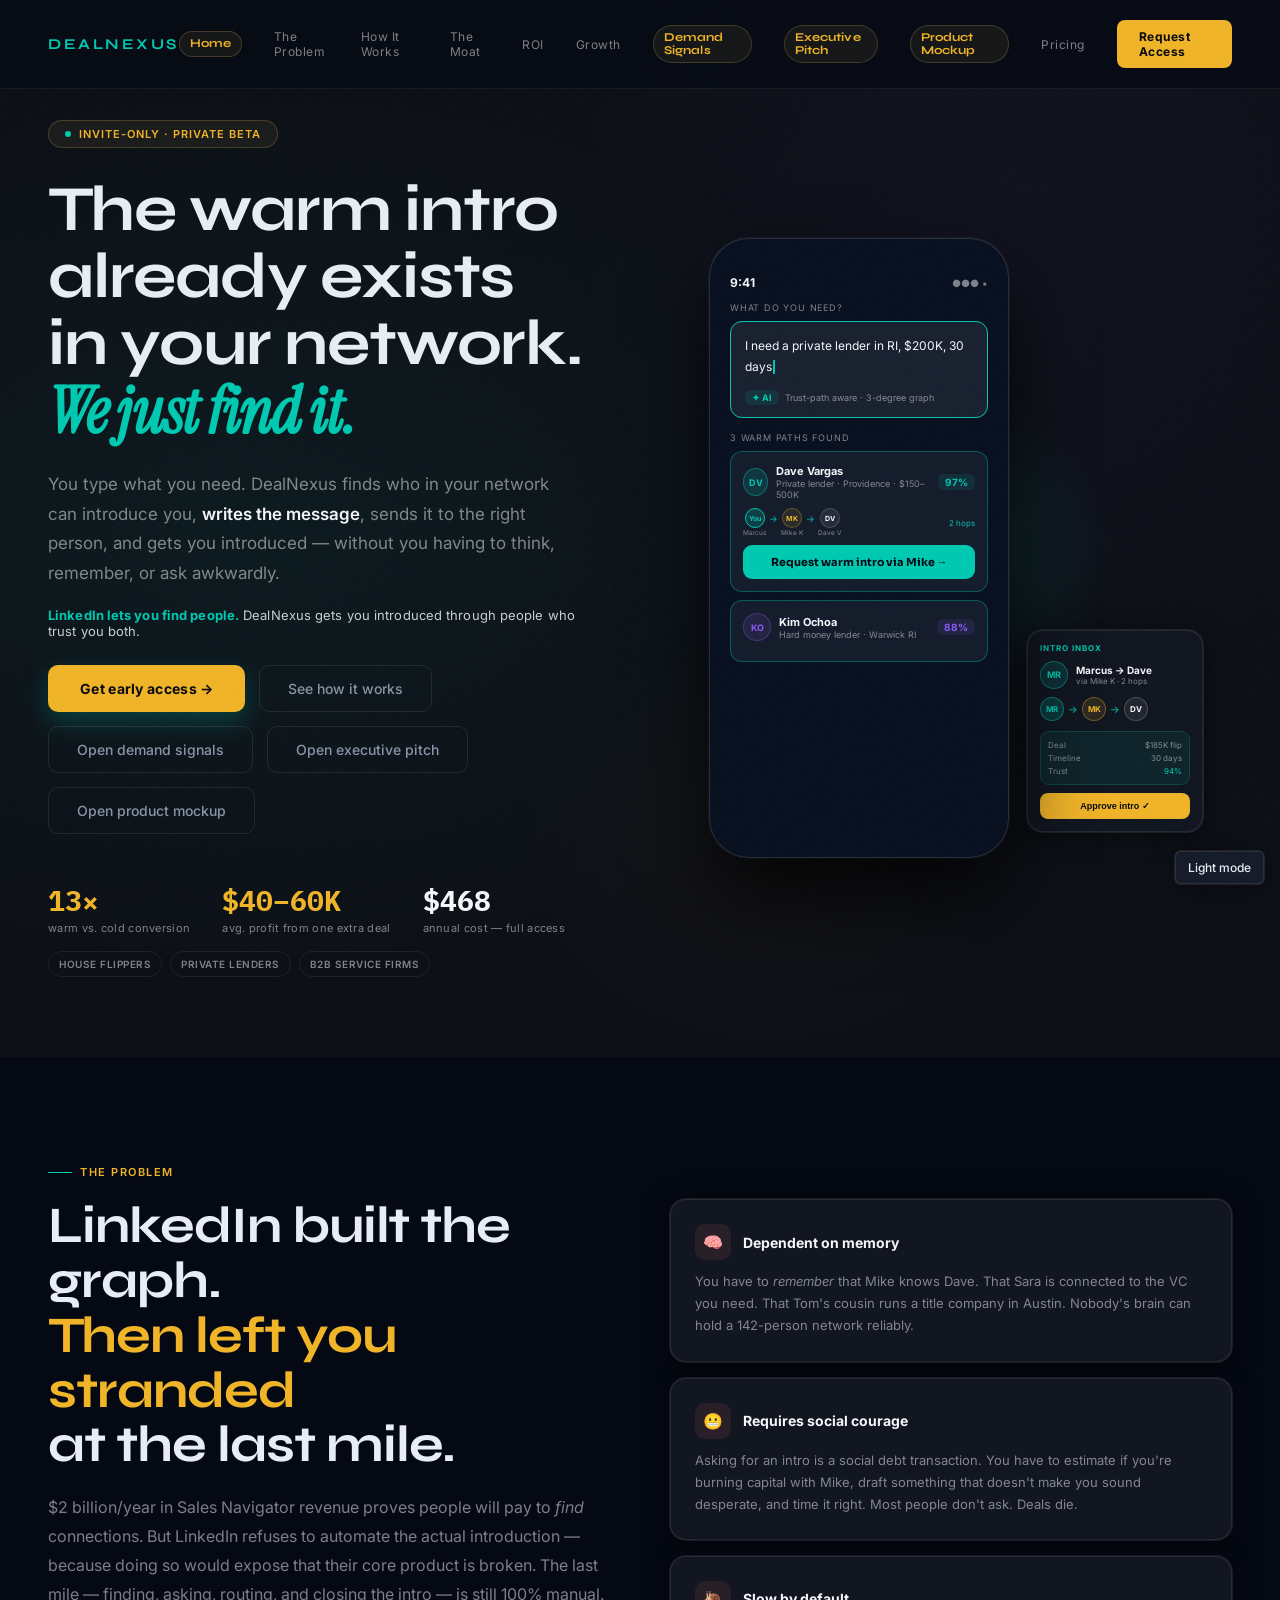
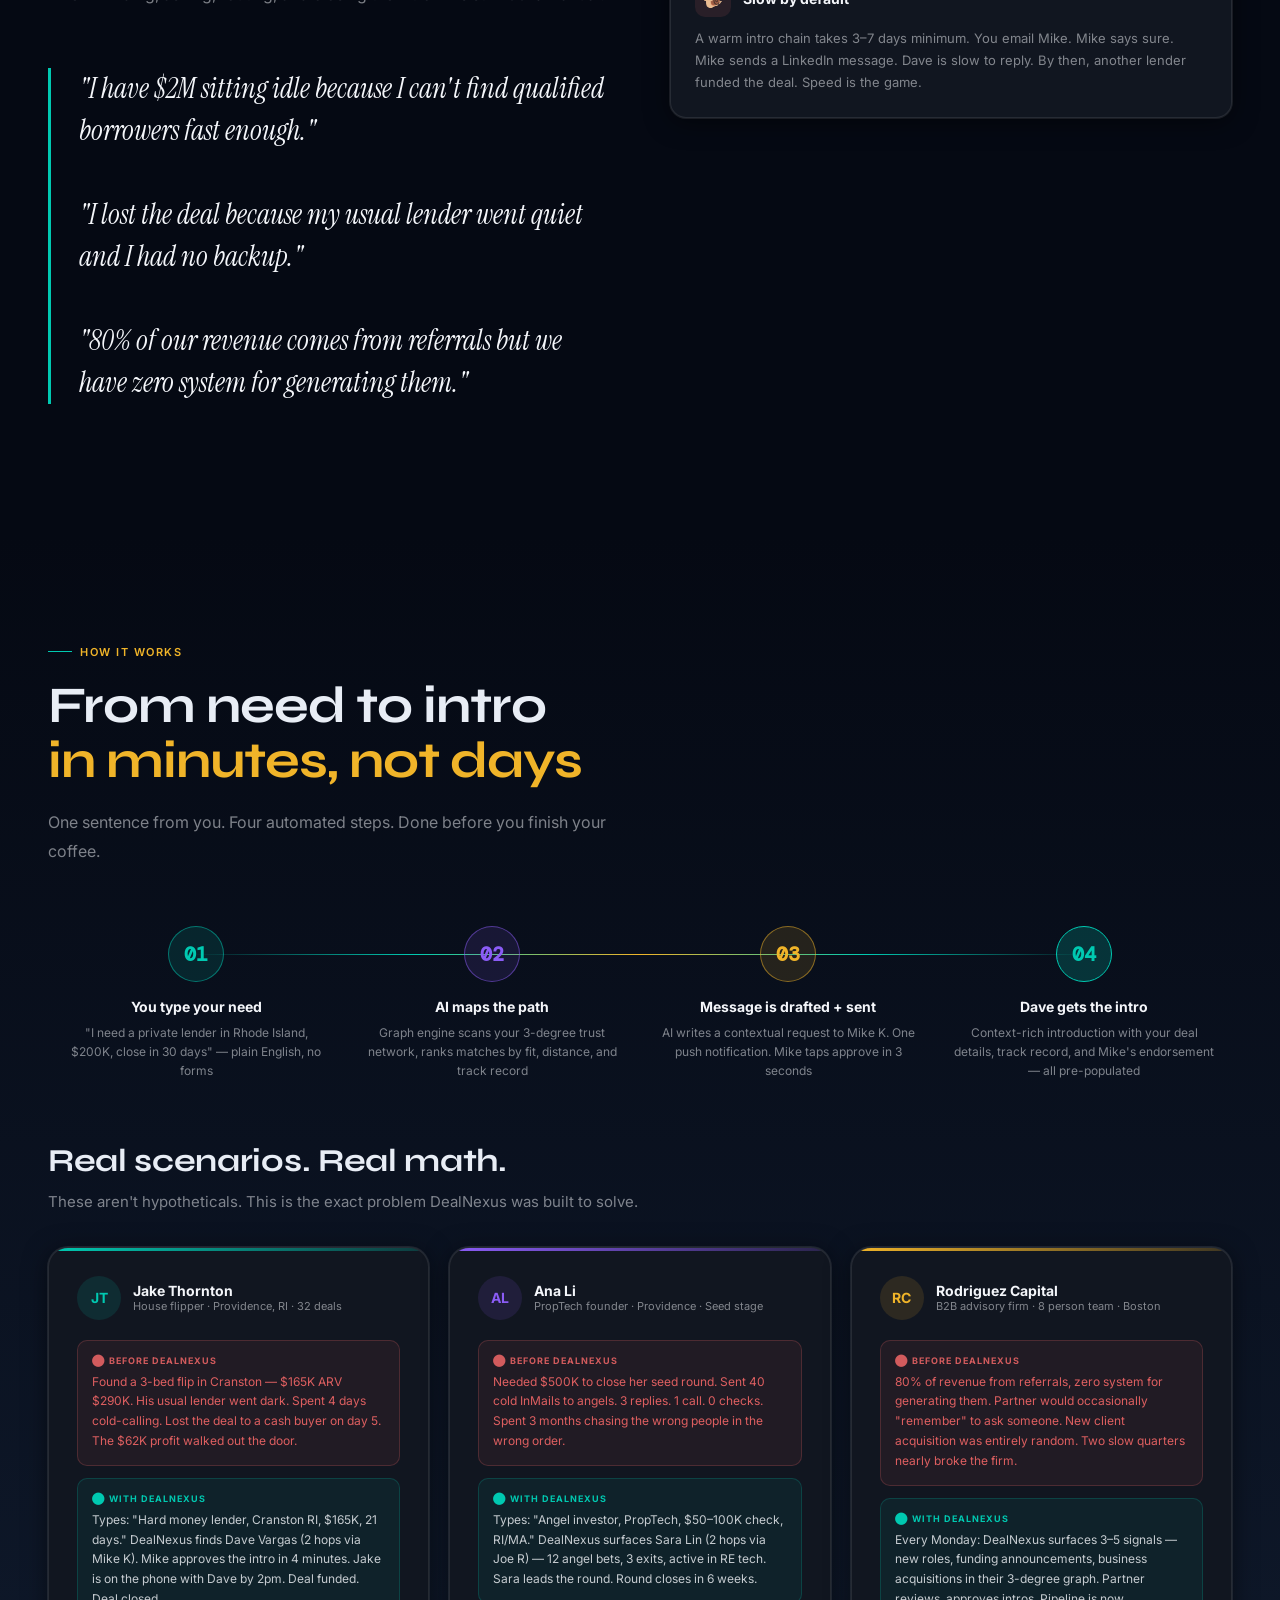
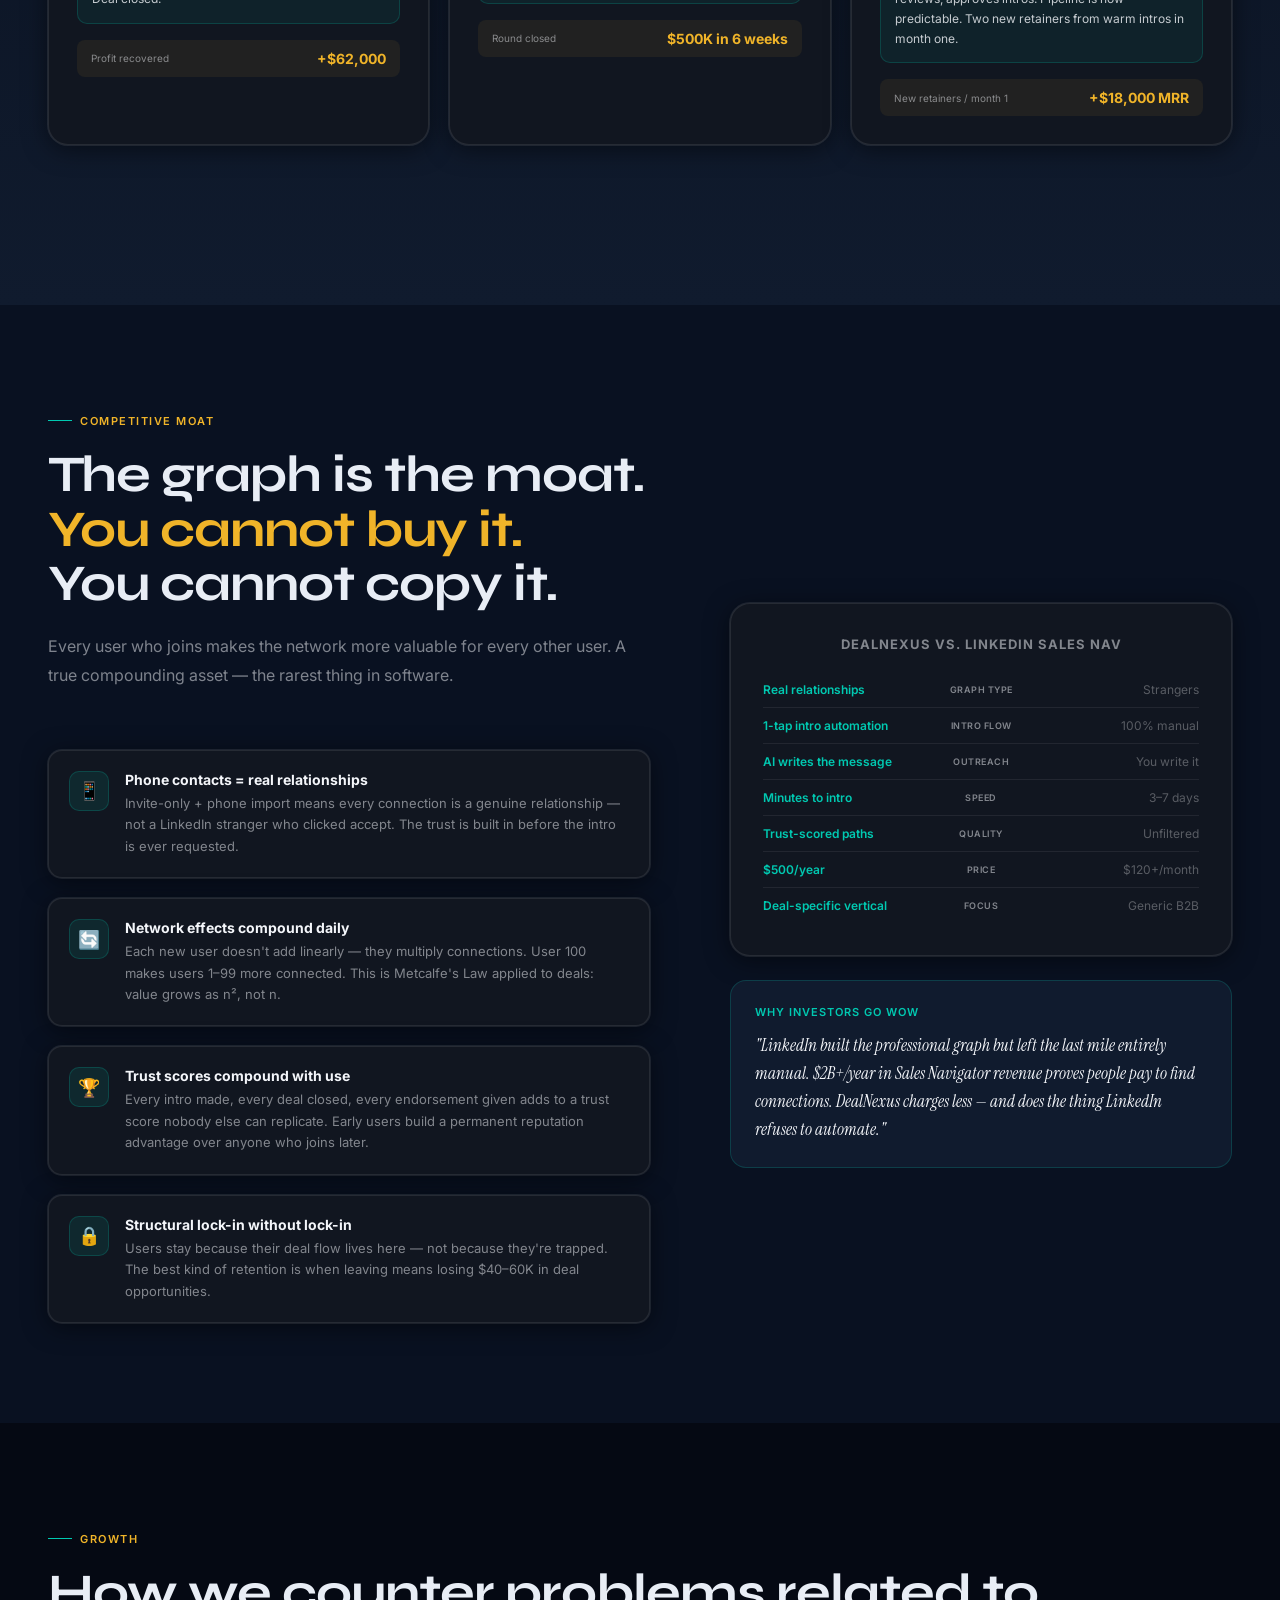
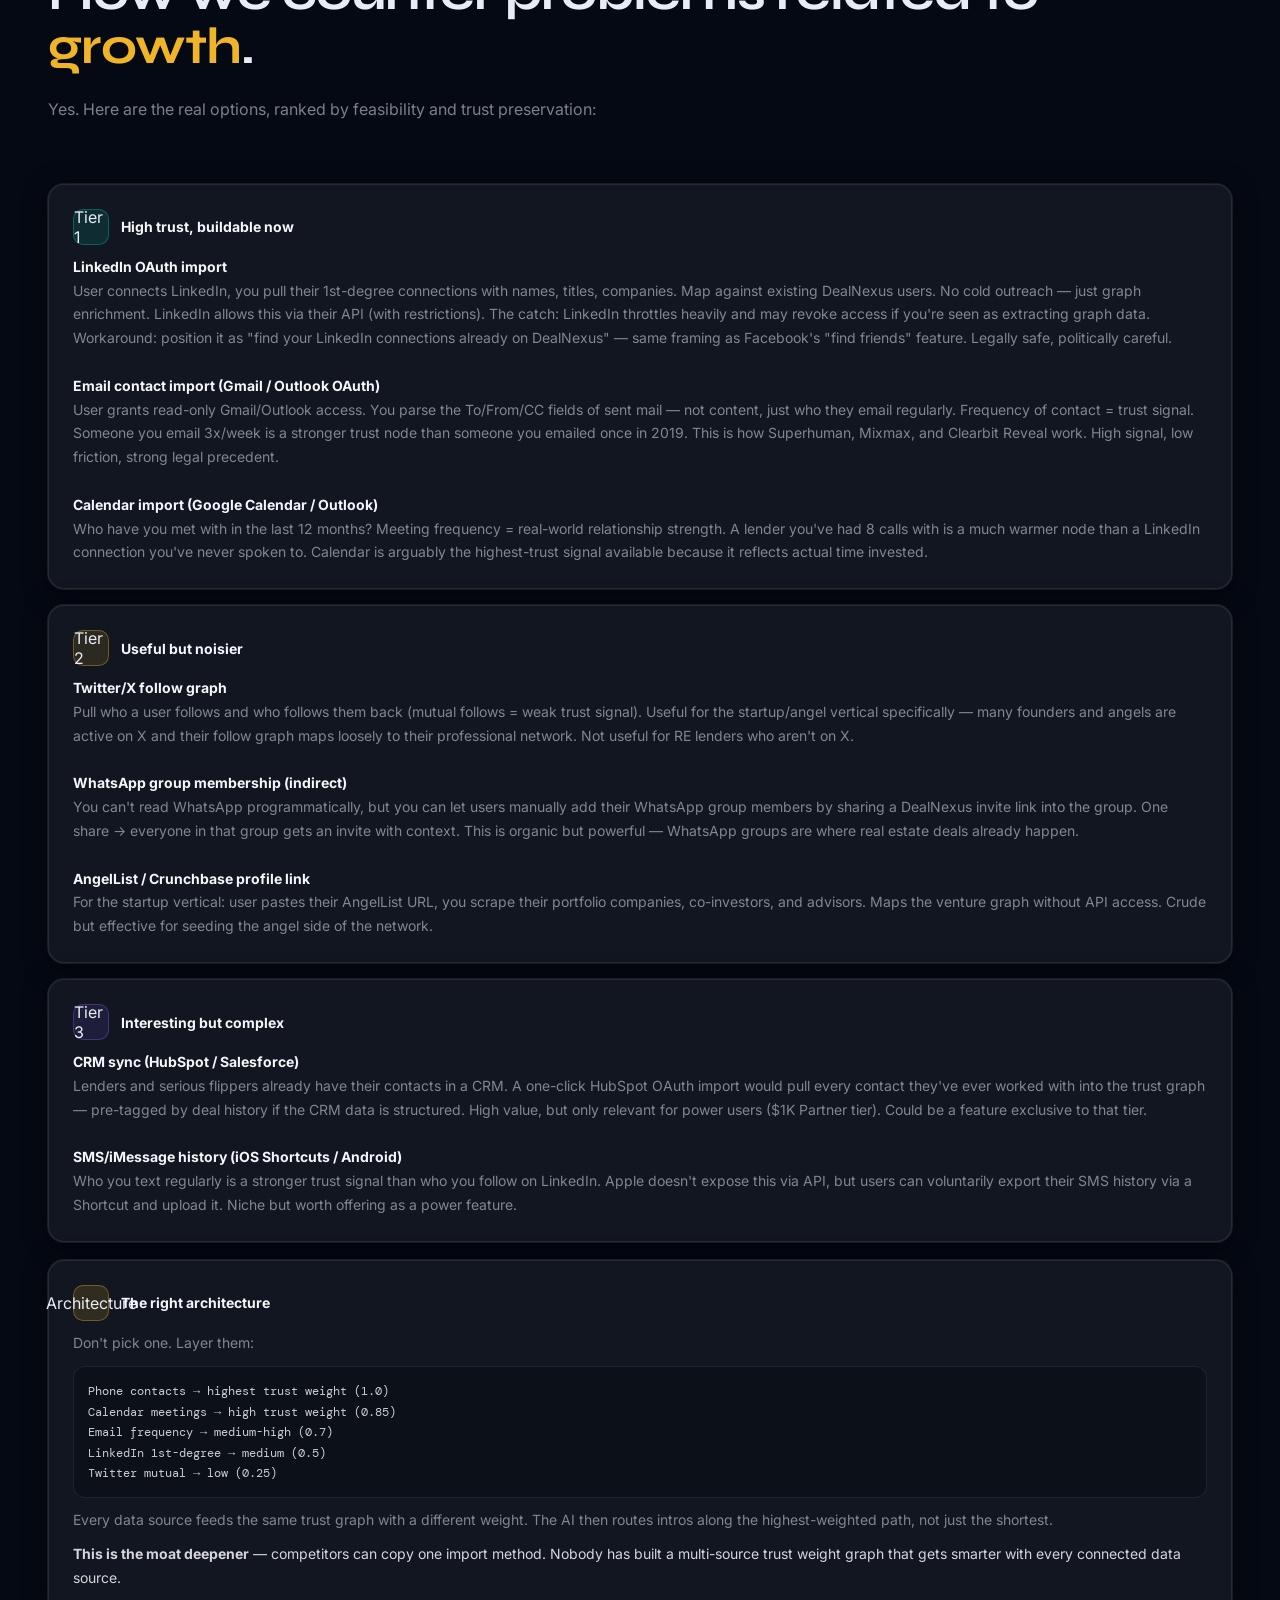
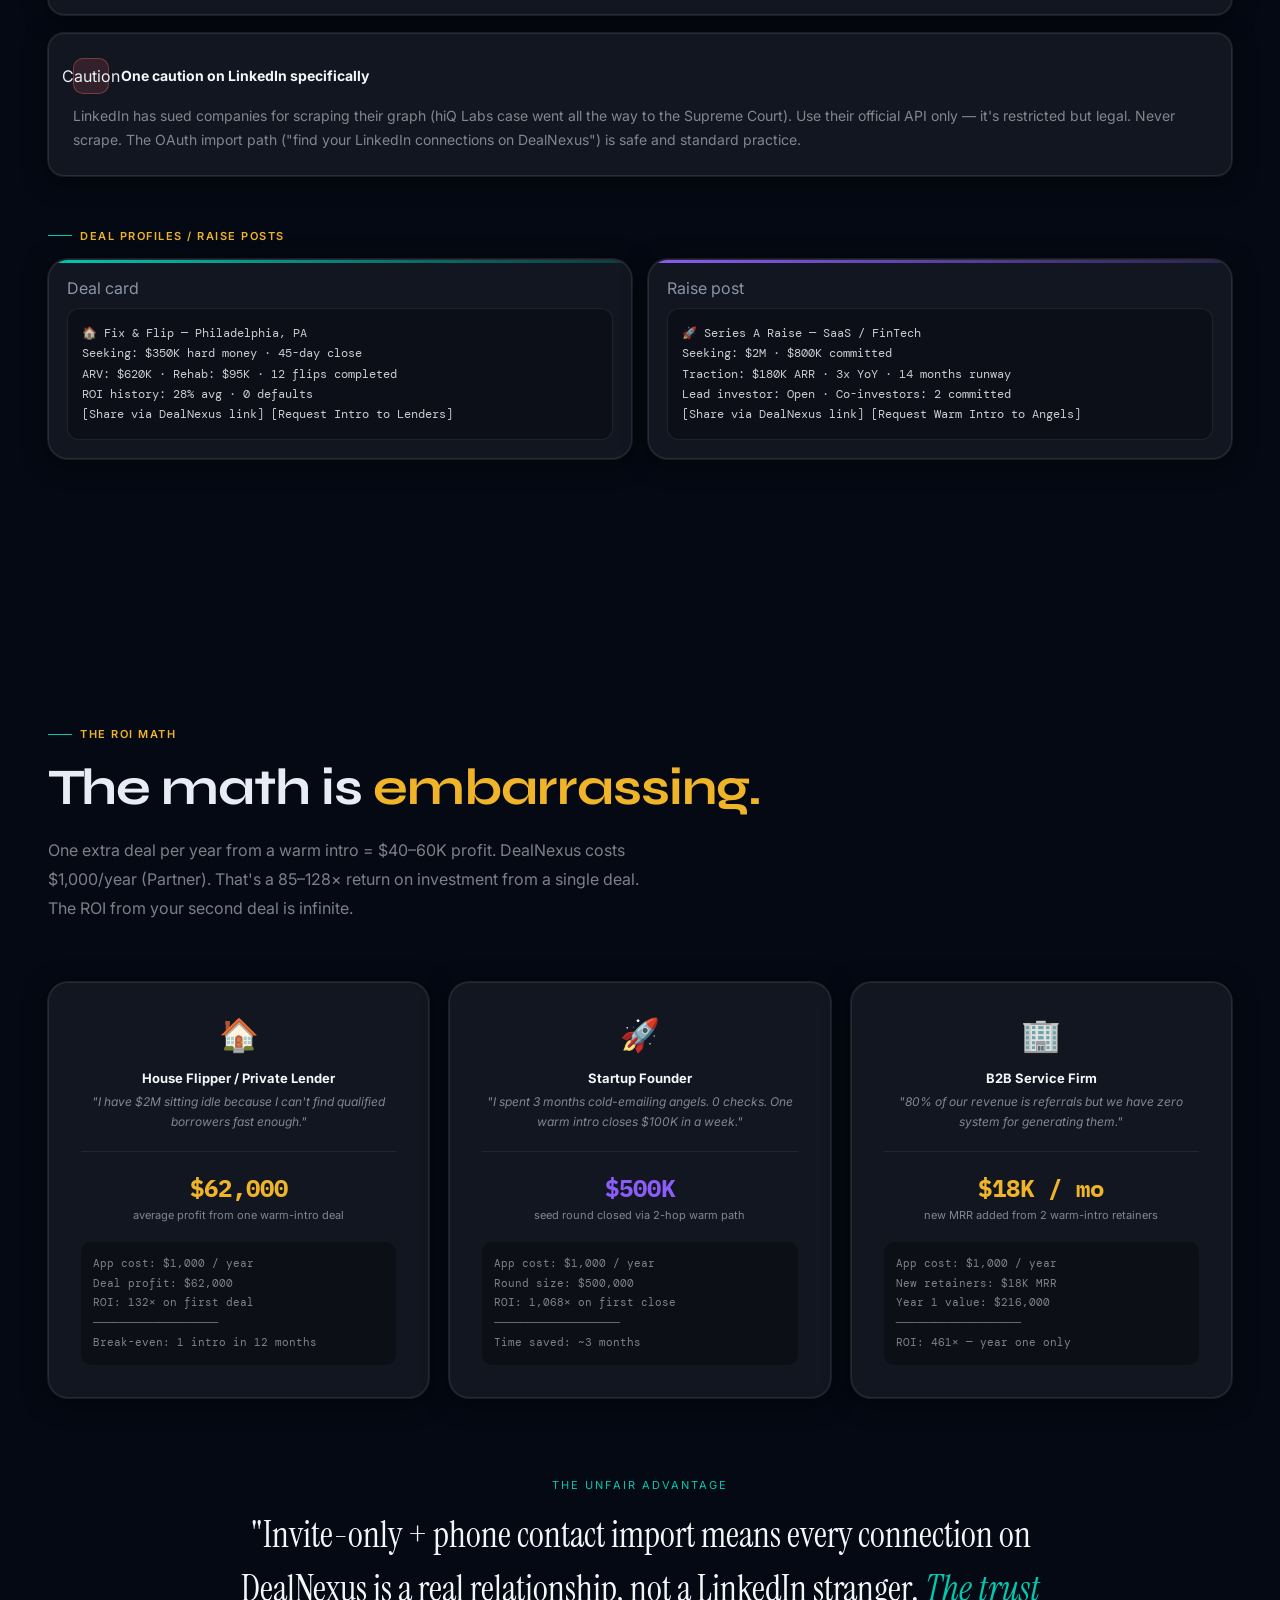
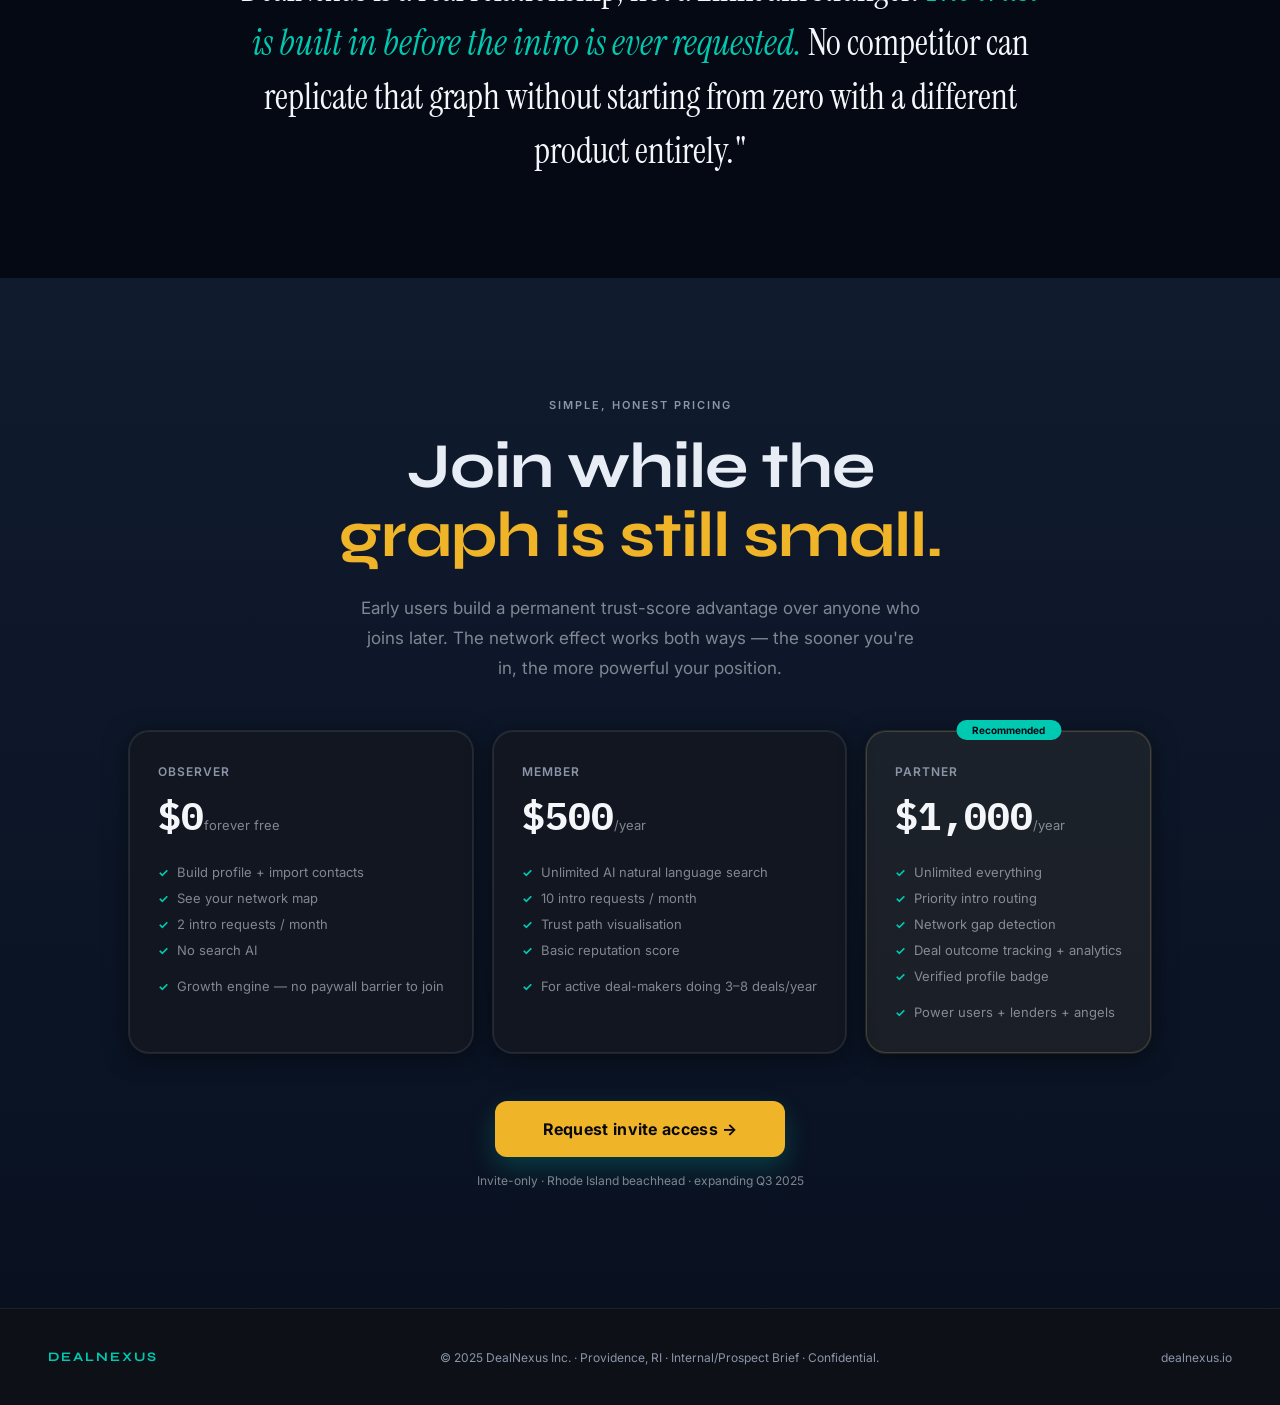
==== commit f41af3b1: "Updates" ====
--- a/production/index.html
+++ b/production/index.html
@@ -502,6 +502,7 @@
     <a href="#how">How It Works</a>
     <a href="#moat">The Moat</a>
     <a href="#roi">ROI</a>
+    <a href="#growth">Growth</a>
     <a href="demand-signals.html" class="nav-feature">Demand Signals</a>
     <a href="executive-pitch.html" class="nav-feature">Executive Pitch</a>
     <a href="mockups/dealnexus-product-mockup.html" class="nav-feature">Product Mockup</a>
@@ -873,9 +874,9 @@
             <span class="vs-li">Unfiltered</span>
           </div>
           <div class="vs-row">
-            <span class="vs-wp">$39/month</span>
+            <span class="vs-wp">$500/year</span>
             <span class="vs-metric">price</span>
-            <span class="vs-li">$99+/month</span>
+            <span class="vs-li">$120+/month</span>
           </div>
           <div class="vs-row" style="border-bottom:none;">
             <span class="vs-wp">Deal-specific vertical</span>
@@ -890,6 +891,128 @@
           <p style="font-family:var(--serif);font-size:17px;color:var(--white);line-height:1.65;font-style:italic;">
             "LinkedIn built the professional graph but left the last mile entirely manual. $2B+/year in Sales Navigator revenue proves people pay to find connections. DealNexus charges less — and does the thing LinkedIn refuses to automate."
           </p>
+        </div>
+      </div>
+    </div>
+  </div>
+</section>
+
+<!-- ═══════════════════════════════════════════════
+     GROWTH
+═══════════════════════════════════════════════ -->
+<section class="problem-section" id="growth">
+  <div class="section-inner">
+    <span class="section-label">Growth</span>
+    <h2 class="section-h2 fade-up">How we counter problems related to <span class="teal">growth</span>.</h2>
+    <p class="section-sub fade-up fade-up-delay-1" style="max-width:760px;">
+      Yes. Here are the real options, ranked by feasibility and trust preservation:
+    </p>
+
+    <div class="problem-cards">
+      <div class="problem-card fade-up">
+        <div class="problem-card-head">
+          <div class="problem-icon" style="background:rgba(0,201,177,0.12);border:1px solid rgba(0,201,177,0.35);">Tier 1</div>
+          <div class="problem-card-title">High trust, buildable now</div>
+        </div>
+        <div class="problem-card-text" style="font-size:14px;">
+          <b style="color:var(--white);">LinkedIn OAuth import</b><br>
+          User connects LinkedIn, you pull their 1st-degree connections with names, titles, companies. Map against existing DealNexus users. No cold outreach — just graph enrichment. LinkedIn allows this via their API (with restrictions). The catch: LinkedIn throttles heavily and may revoke access if you're seen as extracting graph data. Workaround: position it as "find your LinkedIn connections already on DealNexus" — same framing as Facebook's "find friends" feature. Legally safe, politically careful.
+          <br><br>
+          <b style="color:var(--white);">Email contact import (Gmail / Outlook OAuth)</b><br>
+          User grants read-only Gmail/Outlook access. You parse the To/From/CC fields of sent mail — not content, just who they email regularly. Frequency of contact = trust signal. Someone you email 3x/week is a stronger trust node than someone you emailed once in 2019. This is how Superhuman, Mixmax, and Clearbit Reveal work. High signal, low friction, strong legal precedent.
+          <br><br>
+          <b style="color:var(--white);">Calendar import (Google Calendar / Outlook)</b><br>
+          Who have you met with in the last 12 months? Meeting frequency = real-world relationship strength. A lender you've had 8 calls with is a much warmer node than a LinkedIn connection you've never spoken to. Calendar is arguably the highest-trust signal available because it reflects actual time invested.
+        </div>
+      </div>
+
+      <div class="problem-card fade-up fade-up-delay-1">
+        <div class="problem-card-head">
+          <div class="problem-icon" style="background:rgba(240,180,41,0.12);border:1px solid rgba(240,180,41,0.35);">Tier 2</div>
+          <div class="problem-card-title">Useful but noisier</div>
+        </div>
+        <div class="problem-card-text" style="font-size:14px;">
+          <b style="color:var(--white);">Twitter/X follow graph</b><br>
+          Pull who a user follows and who follows them back (mutual follows = weak trust signal). Useful for the startup/angel vertical specifically — many founders and angels are active on X and their follow graph maps loosely to their professional network. Not useful for RE lenders who aren't on X.
+          <br><br>
+          <b style="color:var(--white);">WhatsApp group membership (indirect)</b><br>
+          You can't read WhatsApp programmatically, but you can let users manually add their WhatsApp group members by sharing a DealNexus invite link into the group. One share → everyone in that group gets an invite with context. This is organic but powerful — WhatsApp groups are where real estate deals already happen.
+          <br><br>
+          <b style="color:var(--white);">AngelList / Crunchbase profile link</b><br>
+          For the startup vertical: user pastes their AngelList URL, you scrape their portfolio companies, co-investors, and advisors. Maps the venture graph without API access. Crude but effective for seeding the angel side of the network.
+        </div>
+      </div>
+
+      <div class="problem-card fade-up fade-up-delay-2">
+        <div class="problem-card-head">
+          <div class="problem-icon" style="background:rgba(139,92,246,0.12);border:1px solid rgba(139,92,246,0.35);">Tier 3</div>
+          <div class="problem-card-title">Interesting but complex</div>
+        </div>
+        <div class="problem-card-text" style="font-size:14px;">
+          <b style="color:var(--white);">CRM sync (HubSpot / Salesforce)</b><br>
+          Lenders and serious flippers already have their contacts in a CRM. A one-click HubSpot OAuth import would pull every contact they've ever worked with into the trust graph — pre-tagged by deal history if the CRM data is structured. High value, but only relevant for power users ($1K Partner tier). Could be a feature exclusive to that tier.
+          <br><br>
+          <b style="color:var(--white);">SMS/iMessage history (iOS Shortcuts / Android)</b><br>
+          Who you text regularly is a stronger trust signal than who you follow on LinkedIn. Apple doesn't expose this via API, but users can voluntarily export their SMS history via a Shortcut and upload it. Niche but worth offering as a power feature.
+        </div>
+      </div>
+    </div>
+
+    <div class="problem-card fade-up" style="margin-top:18px;background:var(--navy3);border-color:rgba(240,180,41,0.22);">
+      <div class="problem-card-head">
+        <div class="problem-icon" style="background:rgba(240,180,41,0.14);border:1px solid rgba(240,180,41,0.35);">Architecture</div>
+        <div class="problem-card-title">The right architecture</div>
+      </div>
+      <div class="problem-card-text" style="font-size:14px;">
+        Don't pick one. Layer them:
+        <div style="margin-top:12px;background:rgba(0,0,0,0.25);border:1px solid rgba(255,255,255,0.08);border-radius:12px;padding:14px;font-family:var(--mono);font-size:12px;line-height:1.7;color:rgba(244,246,250,0.82);">
+          Phone contacts     → highest trust weight (1.0)<br>
+          Calendar meetings  → high trust weight (0.85)<br>
+          Email frequency    → medium-high (0.7)<br>
+          LinkedIn 1st-degree → medium (0.5)<br>
+          Twitter mutual     → low (0.25)
+        </div>
+        <div style="margin-top:10px;">
+          Every data source feeds the same trust graph with a different weight. The AI then routes intros along the highest-weighted path, not just the shortest.
+        </div>
+        <div style="margin-top:10px;color:rgba(244,246,250,0.86);">
+          <b>This is the moat deepener</b> — competitors can copy one import method. Nobody has built a multi-source trust weight graph that gets smarter with every connected data source.
+        </div>
+      </div>
+    </div>
+
+    <div class="problem-card fade-up" style="margin-top:18px;background:rgba(255,107,107,0.07);border-color:rgba(255,107,107,0.22);">
+      <div class="problem-card-head">
+        <div class="problem-icon" style="background:rgba(255,107,107,0.14);border:1px solid rgba(255,107,107,0.35);">Caution</div>
+        <div class="problem-card-title">One caution on LinkedIn specifically</div>
+      </div>
+      <div class="problem-card-text" style="font-size:14px;">
+        LinkedIn has sued companies for scraping their graph (hiQ Labs case went all the way to the Supreme Court). Use their official API only — it's restricted but legal. Never scrape. The OAuth import path ("find your LinkedIn connections on DealNexus") is safe and standard practice.
+      </div>
+    </div>
+
+    <div style="margin-top:44px;" class="fade-up">
+      <div class="section-label" style="margin-bottom:16px;">Deal Profiles / Raise Posts</div>
+      <div class="stories-grid" style="grid-template-columns:1fr 1fr;gap:16px;">
+        <div class="story-card re" style="padding:18px;">
+          <div class="kicker" style="margin-bottom:10px;">Deal card</div>
+          <div style="background:rgba(0,0,0,0.28);border:1px solid rgba(255,255,255,0.08);border-radius:12px;padding:14px;font-family:var(--mono);font-size:12px;line-height:1.7;color:rgba(244,246,250,0.82);">
+            🏠 Fix &amp; Flip — Philadelphia, PA<br>
+            Seeking: $350K hard money · 45-day close<br>
+            ARV: $620K · Rehab: $95K · 12 flips completed<br>
+            ROI history: 28% avg · 0 defaults<br>
+            [Share via DealNexus link] [Request Intro to Lenders]
+          </div>
+        </div>
+        <div class="story-card startup" style="padding:18px;">
+          <div class="kicker" style="margin-bottom:10px;">Raise post</div>
+          <div style="background:rgba(0,0,0,0.28);border:1px solid rgba(255,255,255,0.08);border-radius:12px;padding:14px;font-family:var(--mono);font-size:12px;line-height:1.7;color:rgba(244,246,250,0.82);">
+            🚀 Series A Raise — SaaS / FinTech<br>
+            Seeking: $2M · $800K committed<br>
+            Traction: $180K ARR · 3x YoY · 14 months runway<br>
+            Lead investor: Open · Co-investors: 2 committed<br>
+            [Share via DealNexus link] [Request Warm Intro to Angels]
+          </div>
         </div>
       </div>
     </div>
@@ -904,7 +1027,7 @@
     <span class="section-label">The ROI math</span>
     <h2 class="section-h2 fade-up">The math is <span class="teal">embarrassing.</span></h2>
     <p class="section-sub fade-up fade-up-delay-1">
-      One extra deal per year from a warm intro = $40–60K profit. DealNexus costs $468/year.
+      One extra deal per year from a warm intro = $40–60K profit. DealNexus costs $1,000/year (Partner).
       That's a 85–128× return on investment from a single deal. The ROI from your second deal is infinite.
     </p>
 
@@ -917,7 +1040,7 @@
         <div class="roi-result teal">$62,000</div>
         <div class="roi-result-sub">average profit from one warm-intro deal</div>
         <div class="roi-math">
-          App cost:  $468 / year<br>
+          App cost:  $1,000 / year<br>
           Deal profit: $62,000<br>
           ROI:  132× on first deal<br>
           ───────────────────<br>
@@ -932,7 +1055,7 @@
         <div class="roi-result purple">$500K</div>
         <div class="roi-result-sub">seed round closed via 2-hop warm path</div>
         <div class="roi-math">
-          App cost:  $468 / year<br>
+          App cost:  $1,000 / year<br>
           Round size: $500,000<br>
           ROI:  1,068× on first close<br>
           ───────────────────<br>
@@ -947,7 +1070,7 @@
         <div class="roi-result gold">$18K / mo</div>
         <div class="roi-result-sub">new MRR added from 2 warm-intro retainers</div>
         <div class="roi-math">
-          App cost:  $468 / year<br>
+          App cost:  $1,000 / year<br>
           New retainers: $18K MRR<br>
           Year 1 value: $216,000<br>
           ───────────────────<br>
@@ -979,41 +1102,38 @@
 
     <div class="price-cards">
       <div class="price-card">
-        <div class="price-name">Dealmaker</div>
-        <div><span class="price-amount">$39</span><span class="price-period">/month</span></div>
+        <div class="price-name">Observer</div>
+        <div><span class="price-amount">$0</span><span class="price-period">forever free</span></div>
         <ul class="price-features">
-          <li>Full 3-degree trust graph</li>
-          <li>20 warm intro requests/month</li>
-          <li>AI message drafting</li>
-          <li>Push-notification intro flow</li>
-          <li>Intent signal feed</li>
-          <li>Deal map — RE, Startup, Business</li>
+          <li>Build profile + import contacts</li>
+          <li>See your network map</li>
+          <li>2 intro requests / month</li>
+          <li>No search AI</li>
+          <li style="margin-top:10px;color:var(--muted);">Growth engine — no paywall barrier to join</li>
         </ul>
       </div>
+      <div class="price-card">
+        <div class="price-name">Member</div>
+        <div><span class="price-amount">$500</span><span class="price-period">/year</span></div>
+        <ul class="price-features">
+          <li>Unlimited AI natural language search</li>
+          <li>10 intro requests / month</li>
+          <li>Trust path visualisation</li>
+          <li>Basic reputation score</li>
+          <li style="margin-top:10px;color:var(--muted);">For active deal-makers doing 3–8 deals/year</li>
+        </ul>
+      </div>
       <div class="price-card featured">
-        <div class="price-badge">Most popular</div>
-        <div class="price-name">Power Dealer</div>
-        <div><span class="price-amount">$79</span><span class="price-period">/month</span></div>
+        <div class="price-badge">Recommended</div>
+        <div class="price-name">Partner</div>
+        <div><span class="price-amount">$1,000</span><span class="price-period">/year</span></div>
         <ul class="price-features">
-          <li>Everything in Dealmaker</li>
-          <li>Unlimited intro requests</li>
-          <li>Priority signal routing</li>
-          <li>Network power analytics</li>
-          <li>Connection net-worth estimates</li>
-          <li>White-glove intro drafting</li>
-          <li>Early access to new deal types</li>
-        </ul>
-      </div>
-      <div class="price-card">
-        <div class="price-name">Team / Fund</div>
-        <div><span class="price-amount">$249</span><span class="price-period">/month</span></div>
-        <ul class="price-features">
-          <li>Up to 5 team members</li>
-          <li>Shared network graph</li>
-          <li>Team signal dashboard</li>
-          <li>CRM export (Salesforce, HubSpot)</li>
-          <li>Dedicated onboarding</li>
-          <li>Custom deal verticals</li>
+          <li>Unlimited everything</li>
+          <li>Priority intro routing</li>
+          <li>Network gap detection</li>
+          <li>Deal outcome tracking + analytics</li>
+          <li>Verified profile badge</li>
+          <li style="margin-top:10px;color:var(--muted);">Power users + lenders + angels</li>
         </ul>
       </div>
     </div>
